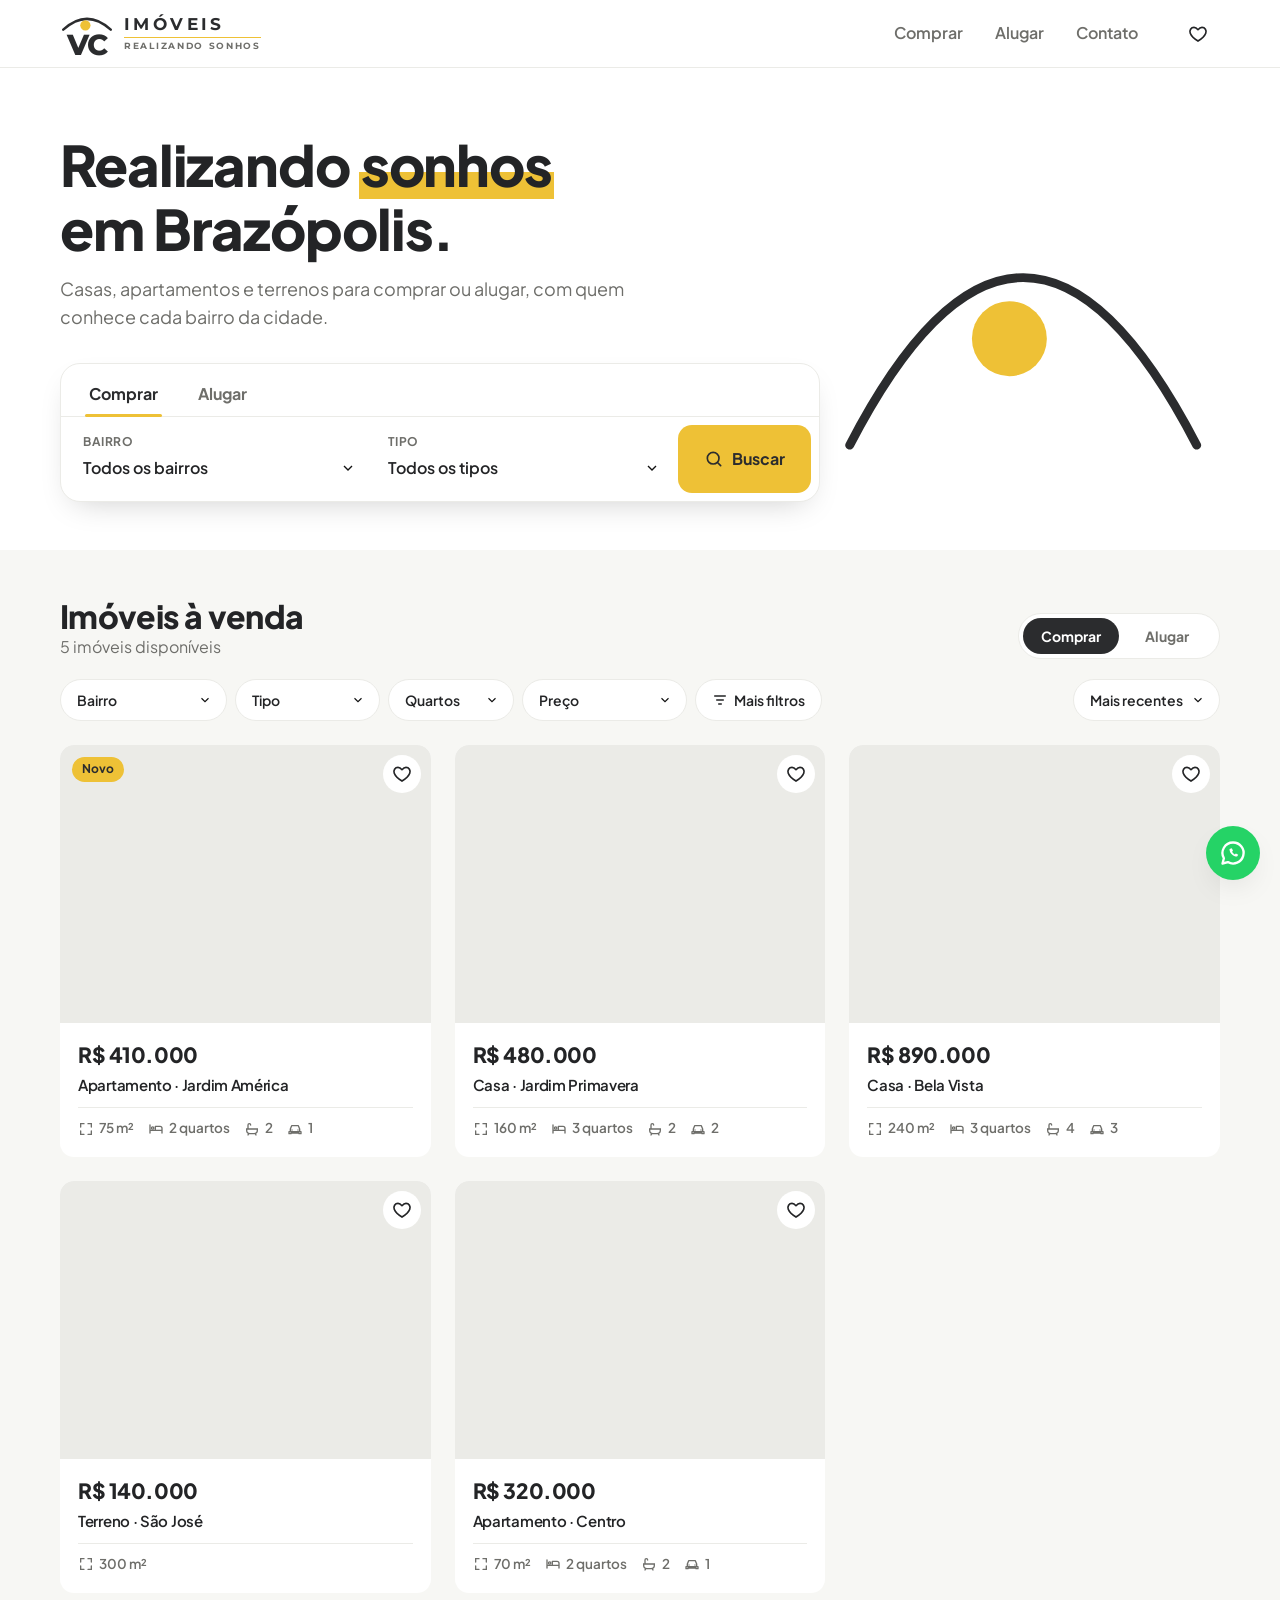
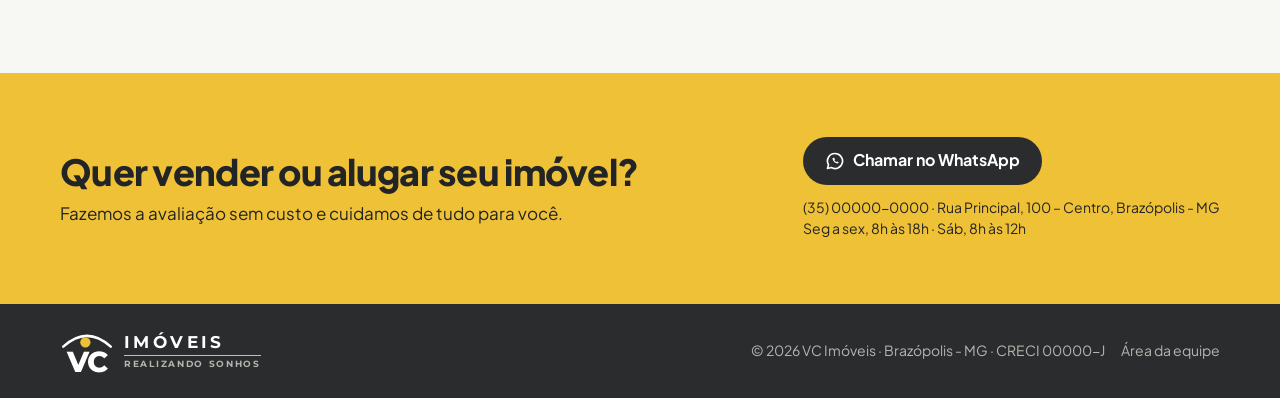
==== index.html @ b016f1e6 "Site da VC Imóveis com painel da equipe e gerador de contrato - Site público responsivo (comprar/alu" ====
<!doctype html>
<html lang="pt-BR">
<head>
  <meta charset="utf-8" />
  <meta name="viewport" content="width=device-width, initial-scale=1" />
  <title>VC Imóveis</title>
  <meta name="description" content="VC Imóveis: casas, apartamentos e terrenos para comprar ou alugar em Brazópolis - MG." />
  <link rel="preconnect" href="https://fonts.googleapis.com" />
  <link rel="preconnect" href="https://fonts.gstatic.com" crossorigin />
  <link href="https://fonts.googleapis.com/css2?family=Montserrat:wght@700;800&family=Plus+Jakarta+Sans:wght@400;500;600;700;800&display=swap" rel="stylesheet" />
  <link rel="stylesheet" href="css/styles.css" />
</head>
<body>
  <!-- Ícones SVG -->
  <svg width="0" height="0" style="position:absolute" aria-hidden="true">
    <symbol id="i-search" viewBox="0 0 24 24"><circle cx="11" cy="11" r="7" fill="none" stroke="currentColor" stroke-width="2"/><path d="m20 20-3.5-3.5" stroke="currentColor" stroke-width="2" stroke-linecap="round"/></symbol>
    <symbol id="i-heart" viewBox="0 0 24 24"><path d="M12 20.5s-7.5-4.6-9.3-9.4C1.4 7.6 3.6 4 7.2 4c2 0 3.4 1.1 4.8 2.8C13.4 5.1 14.8 4 16.8 4c3.6 0 5.8 3.6 4.5 7.1-1.8 4.8-9.3 9.4-9.3 9.4Z" fill="currentColor"/></symbol>
    <symbol id="i-heart-o" viewBox="0 0 24 24"><path d="M12 20.5s-7.5-4.6-9.3-9.4C1.4 7.6 3.6 4 7.2 4c2 0 3.4 1.1 4.8 2.8C13.4 5.1 14.8 4 16.8 4c3.6 0 5.8 3.6 4.5 7.1-1.8 4.8-9.3 9.4-9.3 9.4Z" fill="none" stroke="currentColor" stroke-width="2" stroke-linejoin="round"/></symbol>
    <symbol id="i-pin" viewBox="0 0 24 24"><path d="M12 21s-7-6.2-7-11.5A7 7 0 0 1 19 9.5C19 14.8 12 21 12 21Z" fill="none" stroke="currentColor" stroke-width="2"/><circle cx="12" cy="9.5" r="2.5" fill="none" stroke="currentColor" stroke-width="2"/></symbol>
    <symbol id="i-area" viewBox="0 0 24 24"><path d="M4 9V4h5M20 9V4h-5M4 15v5h5M20 15v5h-5" fill="none" stroke="currentColor" stroke-width="2" stroke-linecap="round"/></symbol>
    <symbol id="i-bed" viewBox="0 0 24 24"><path d="M3 18V6M3 14h18v4M21 14v-3a3 3 0 0 0-3-3h-7v6" fill="none" stroke="currentColor" stroke-width="2" stroke-linecap="round" stroke-linejoin="round"/><circle cx="7" cy="10.5" r="1.8" fill="none" stroke="currentColor" stroke-width="2"/></symbol>
    <symbol id="i-bath" viewBox="0 0 24 24"><path d="M4 12h16v2a5 5 0 0 1-5 5H9a5 5 0 0 1-5-5v-2ZM6 12V6a2 2 0 0 1 4 0M7 19l-1 2M17 19l1 2" fill="none" stroke="currentColor" stroke-width="2" stroke-linecap="round"/></symbol>
    <symbol id="i-car" viewBox="0 0 24 24"><path d="M5 16V12l2-5h10l2 5v4M3 16h18v3h-3v-1H6v1H3z" fill="none" stroke="currentColor" stroke-width="2" stroke-linejoin="round"/><circle cx="7.5" cy="13.5" r="1" fill="currentColor"/><circle cx="16.5" cy="13.5" r="1" fill="currentColor"/></symbol>
    <symbol id="i-close" viewBox="0 0 24 24"><path d="M6 6l12 12M18 6 6 18" stroke="currentColor" stroke-width="2" stroke-linecap="round"/></symbol>
    <symbol id="i-filter" viewBox="0 0 24 24"><path d="M4 6h16M7 12h10M10 18h4" stroke="currentColor" stroke-width="2" stroke-linecap="round"/></symbol>
    <symbol id="i-left" viewBox="0 0 24 24"><path d="m15 5-7 7 7 7" fill="none" stroke="currentColor" stroke-width="2" stroke-linecap="round" stroke-linejoin="round"/></symbol>
    <symbol id="i-right" viewBox="0 0 24 24"><path d="m9 5 7 7-7 7" fill="none" stroke="currentColor" stroke-width="2" stroke-linecap="round" stroke-linejoin="round"/></symbol>
    <symbol id="i-check" viewBox="0 0 24 24"><path d="m5 12 5 5 9-10" fill="none" stroke="currentColor" stroke-width="2.4" stroke-linecap="round" stroke-linejoin="round"/></symbol>
    <symbol id="i-menu" viewBox="0 0 24 24"><path d="M4 7h16M4 12h16M4 17h16" stroke="currentColor" stroke-width="2" stroke-linecap="round"/></symbol>
    <symbol id="i-whats" viewBox="0 0 24 24"><path d="M12 3a9 9 0 0 0-7.8 13.5L3 21l4.6-1.2A9 9 0 1 0 12 3Z" fill="none" stroke="currentColor" stroke-width="2" stroke-linejoin="round"/><path d="M9 8.5c0 3.5 3 6.5 6.5 6.5l1-1.5-2-1-1 .8a5 5 0 0 1-2.3-2.3l.8-1-1-2L9 8.5Z" fill="currentColor"/></symbol>
    <symbol id="logo-mark" viewBox="0 0 100 84">
      <path d="M6 34 Q50 -6 94 34" fill="none" stroke="currentColor" stroke-width="4.5" stroke-linecap="round"/>
      <circle cx="47" cy="26" r="9.5" style="fill: var(--gold)"/>
      <text x="50" y="81" text-anchor="middle" font-family="Montserrat, 'Plus Jakarta Sans', sans-serif" font-weight="800" font-size="54" letter-spacing="-2" fill="currentColor">VC</text>
    </symbol>
  </svg>

  <header class="header" id="topo">
    <div class="container header__inner">
      <a href="#topo" class="logo" aria-label="VC Imóveis — início">
        <svg class="logo__mark" aria-hidden="true"><use href="#logo-mark"/></svg>
        <span class="logo__words"><span class="logo__name">IMÓVEIS</span><span class="logo__tag">Realizando sonhos</span></span>
      </a>
      <nav class="nav" id="nav" aria-label="Principal">
        <a href="#imoveis" data-set-mode="comprar">Comprar</a>
        <a href="#imoveis" data-set-mode="alugar">Alugar</a>
        <a href="#contato">Contato</a>
      </nav>
      <div class="header__actions">
        <button class="icon-btn" id="openFavs" aria-label="Abrir favoritos">
          <svg><use href="#i-heart-o"/></svg>
          <span class="badge-count" id="favCount" hidden>0</span>
        </button>
        <button class="icon-btn menu-btn" id="menuBtn" aria-label="Abrir menu" aria-expanded="false" aria-controls="nav">
          <svg><use href="#i-menu"/></svg>
        </button>
      </div>
    </div>
  </header>

  <main>
    <section class="hero">
      <div class="container hero__inner">
        <svg class="hero__art" viewBox="0 0 400 300" aria-hidden="true">
          <path d="M24 280 Q200 -60 376 280" fill="none" stroke="currentColor" stroke-width="9" stroke-linecap="round"/>
          <circle cx="186" cy="172" r="38" style="fill: var(--gold)"/>
        </svg>
        <h1>Realizando <mark>sonhos</mark> em Brazópolis.</h1>
        <p>Casas, apartamentos e terrenos para comprar ou alugar, com quem conhece cada bairro da cidade.</p>

        <form class="search" id="heroSearch" role="search">
          <div class="search__tabs" role="tablist" aria-label="Tipo de negócio">
            <button type="button" role="tab" class="tab" data-mode="comprar">Comprar</button>
            <button type="button" role="tab" class="tab" data-mode="alugar">Alugar</button>
          </div>
          <div class="search__fields">
            <label class="field">
              <span class="field__label">Bairro</span>
              <select id="heroHood"><option value="">Todos os bairros</option></select>
            </label>
            <label class="field">
              <span class="field__label">Tipo</span>
              <select id="heroType"><option value="">Todos os tipos</option></select>
            </label>
            <button class="btn btn--primary search__submit" type="submit">
              <svg><use href="#i-search"/></svg><span>Buscar</span>
            </button>
          </div>
        </form>
      </div>
    </section>

    <section class="listings" id="imoveis">
      <div class="container">
        <div class="results__head">
          <div>
            <h2 id="resultsTitle">Imóveis à venda</h2>
            <p class="muted" id="resultsCount" aria-live="polite"></p>
          </div>
          <div class="segmented" role="radiogroup" aria-label="Negócio">
            <button type="button" data-mode="comprar" role="radio">Comprar</button>
            <button type="button" data-mode="alugar" role="radio">Alugar</button>
          </div>
        </div>

        <div class="filterbar">
          <label class="select"><span class="sr-only">Bairro</span><select id="fHood"><option value="">Bairro</option></select></label>
          <label class="select"><span class="sr-only">Tipo</span><select id="fType"><option value="">Tipo</option></select></label>
          <label class="select"><span class="sr-only">Quartos</span>
            <select id="fBeds">
              <option value="0">Quartos</option><option value="1">1+ quarto</option><option value="2">2+ quartos</option><option value="3">3+ quartos</option>
            </select>
          </label>
          <label class="select"><span class="sr-only">Preço</span><select id="fPrice"></select></label>
          <button class="pill-btn" id="moreBtn" type="button" aria-expanded="false" aria-controls="more">
            <svg><use href="#i-filter"/></svg> Mais filtros <span class="dot" id="moreDot" hidden></span>
          </button>
          <label class="select select--sort"><span class="sr-only">Ordenar</span>
            <select id="sort">
              <option value="recent">Mais recentes</option>
              <option value="price-asc">Menor preço</option>
              <option value="price-desc">Maior preço</option>
            </select>
          </label>
        </div>

        <div class="more" id="more" hidden>
          <div class="more__group">
            <span class="more__title">Vagas</span>
            <div class="pills" id="fParking"></div>
          </div>
          <div class="more__group">
            <span class="more__title">Comodidades</span>
            <div class="chips" id="fAmenities"></div>
          </div>
        </div>

        <div class="clear-row" id="clearRow" hidden>
          <button class="link-btn" id="clearFilters" type="button">Limpar filtros</button>
        </div>

        <div class="grid" id="grid"></div>

        <div class="empty" id="empty" hidden>
          <h3>Nenhum imóvel com esses filtros</h3>
          <p class="muted">Tente outro bairro ou remova algum filtro.</p>
          <button class="btn btn--primary" id="emptyClear">Limpar filtros</button>
        </div>
      </div>
    </section>

    <section class="contact" id="contato">
      <div class="container contact__inner">
        <div>
          <h2>Quer vender ou alugar seu imóvel?</h2>
          <p>Fazemos a avaliação sem custo e cuidamos de tudo para você.</p>
        </div>
        <div class="contact__info">
          <a class="btn btn--dark" target="_blank" rel="noopener" href="https://wa.me/5535000000000?text=Ol%C3%A1!%20Vim%20pelo%20site.">
            <svg><use href="#i-whats"/></svg> Chamar no WhatsApp
          </a>
          <p>(35) 00000-0000 · Rua Principal, 100 – Centro, Brazópolis - MG<br />Seg a sex, 8h às 18h · Sáb, 8h às 12h</p>
        </div>
      </div>
    </section>
  </main>

  <footer class="footer">
    <div class="container footer__inner">
      <a href="#topo" class="logo logo--light" aria-label="VC Imóveis — voltar ao topo">
        <svg class="logo__mark" aria-hidden="true"><use href="#logo-mark"/></svg>
        <span class="logo__words"><span class="logo__name">IMÓVEIS</span><span class="logo__tag">Realizando sonhos</span></span>
      </a>
      <div class="footer__links">
        <span>© <span id="year"></span> VC Imóveis · Brazópolis - MG · CRECI 00000-J</span>
        <a href="admin.html">Área da equipe</a>
      </div>
    </div>
  </footer>

  <div class="modal" id="modal" role="dialog" aria-modal="true" aria-labelledby="mTitle" hidden>
    <div class="modal__backdrop" data-close></div>
    <div class="modal__panel" tabindex="-1">
      <button class="icon-btn modal__close" data-close aria-label="Fechar"><svg><use href="#i-close"/></svg></button>
      <div class="modal__content" id="modalContent"></div>
    </div>
  </div>

  <div class="drawer" id="favDrawer" role="dialog" aria-modal="true" aria-labelledby="favTitle" hidden>
    <div class="drawer__backdrop" data-close></div>
    <div class="drawer__panel">
      <div class="drawer__head">
        <h2 id="favTitle">Favoritos</h2>
        <button class="icon-btn" data-close aria-label="Fechar"><svg><use href="#i-close"/></svg></button>
      </div>
      <div class="drawer__body" id="favList"></div>
    </div>
  </div>

  <div class="toast" id="toast" role="status" aria-live="polite"></div>

  <a class="whats-float" href="https://wa.me/5535000000000?text=Ol%C3%A1!%20Vim%20pelo%20site." target="_blank" rel="noopener" aria-label="Conversar no WhatsApp">
    <svg><use href="#i-whats"/></svg>
  </a>

  <script src="https://cdn.jsdelivr.net/npm/@supabase/supabase-js@2.45.4/dist/umd/supabase.min.js"></script>
  <script src="js/config.js"></script>
  <script src="js/data.js"></script>
  <script src="js/store.js"></script>
  <script src="js/app.js"></script>
</body>
</html>
---- css/styles.css ----
/* Visual único da marca VC Imóveis: branco, grafite e dourado (cores da logo). Layout em uma coluna. */
:root {
  --gold: #eec136;
  --yellow: var(--gold);
  --yellow-600: #ddb027;
  --yellow-100: #fbf3da;
  --black: #2b2c2e;
  --ink: #232426;
  --muted: #6e6e6a;
  --line: #ebebe7;
  --soft: #f7f7f4;
  --white: #ffffff;
  --overlay: rgba(0, 0, 0, .55);

  --radius: 14px;
  --radius-lg: 20px;
  --shadow: 0 12px 32px -14px rgba(0, 0, 0, .22);
  --header-h: 68px;
  --font-logo: "Montserrat", "Plus Jakarta Sans", system-ui, sans-serif;
  --font: "Plus Jakarta Sans", system-ui, -apple-system, "Segoe UI", Roboto, sans-serif;
  --ease: cubic-bezier(.2, .8, .2, 1);
  color-scheme: light;
}

*, *::before, *::after { box-sizing: border-box; }
html { scroll-behavior: smooth; scroll-padding-top: calc(var(--header-h) + 8px); }
body { margin: 0; font-family: var(--font); color: var(--ink); background: var(--white); line-height: 1.55; -webkit-font-smoothing: antialiased; }
body.no-scroll { overflow: hidden; }
[hidden] { display: none !important; }
img { max-width: 100%; display: block; }
a { color: inherit; text-decoration: none; }
button, input, select { font: inherit; color: inherit; }
button { cursor: pointer; background: none; border: 0; padding: 0; }
h1, h2, h3 { margin: 0; line-height: 1.15; letter-spacing: -.02em; text-wrap: balance; }
p { margin: 0; }
svg { width: 20px; height: 20px; flex-shrink: 0; }
:focus-visible { outline: 3px solid var(--yellow); outline-offset: 2px; border-radius: 6px; }
.sr-only { position: absolute; width: 1px; height: 1px; overflow: hidden; clip: rect(0 0 0 0); white-space: nowrap; }
.container { width: min(1160px, 100% - 32px); margin-inline: auto; }
.muted { color: var(--muted); }

/* Botões */
.btn { display: inline-flex; align-items: center; justify-content: center; gap: 8px; height: 48px; padding: 0 22px; border-radius: 999px; font-weight: 700; white-space: nowrap; transition: background .2s, transform .15s; }
.btn:active { transform: scale(.97); }
.btn--block { width: 100%; }
.btn--primary { background: var(--yellow); color: var(--black); }
.btn--primary:hover { background: var(--yellow-600); }
.btn--dark { background: var(--black); color: var(--white); }
.btn--dark:hover { background: #2b2b2b; }
.btn--outline { border: 1.5px solid var(--line); background: var(--white); }
.btn--outline:hover { border-color: var(--black); }
.icon-btn { position: relative; width: 44px; height: 44px; border-radius: 50%; display: inline-grid; place-items: center; transition: background .2s; }
.icon-btn:hover { background: var(--soft); }
.link-btn { font-weight: 600; text-decoration: underline; text-underline-offset: 3px; font-size: 14px; }
.badge-count { position: absolute; top: 3px; right: 1px; min-width: 18px; height: 18px; padding: 0 5px; background: var(--yellow); color: var(--black); border-radius: 999px; font-size: 11px; font-weight: 800; display: grid; place-items: center; }

/* Header */
.header { position: sticky; top: env(safe-area-inset-top, 0px); z-index: 50; height: var(--header-h); background: var(--white); border-bottom: 1px solid var(--line); }
.header__inner { height: 100%; display: flex; align-items: center; gap: 24px; }
.logo { display: inline-flex; align-items: center; gap: 10px; color: var(--black); }
.logo__mark { width: 54px; height: 46px; }
.logo__words { display: flex; flex-direction: column; font-family: var(--font-logo); line-height: 1; }
.logo__name { font-size: 17px; font-weight: 700; letter-spacing: .2em; }
.logo__tag { margin-top: 4px; padding-top: 4px; border-top: 1px solid var(--gold); font-size: 8.5px; font-weight: 700; letter-spacing: .2em; text-transform: uppercase; color: var(--muted); }
.logo--light { color: var(--white); }
.logo--light .logo__tag { color: #b5b5b0; }
.nav { display: flex; gap: 4px; margin-left: auto; }
.nav a { padding: 8px 14px; border-radius: 999px; font-weight: 600; color: var(--muted); transition: color .15s, background .15s; }
.nav a:hover { color: var(--black); background: var(--soft); }
.header__actions { display: flex; align-items: center; gap: 4px; }
.menu-btn { display: none; }

/* Hero */
.hero { padding: 64px 0 48px; background: var(--white); overflow: hidden; }
.hero__inner { position: relative; }
.hero__art { position: absolute; right: 0; top: 50%; transform: translateY(-50%); width: min(400px, 34%); height: auto; color: var(--black); pointer-events: none; }
.hero h1 { font-size: clamp(34px, 5vw, 56px); font-weight: 800; max-width: 14ch; }
.hero h1 mark { background: linear-gradient(transparent 62%, var(--yellow) 62%); color: inherit; padding: 0 2px; }
.hero p { margin-top: 14px; font-size: 18px; color: var(--muted); max-width: 46ch; }

.search { margin-top: 32px; max-width: 760px; border: 1.5px solid var(--line); border-radius: var(--radius-lg); background: var(--white); box-shadow: var(--shadow); }
.search__tabs { display: flex; gap: 4px; padding: 8px 10px 0; border-bottom: 1px solid var(--line); }
.tab { padding: 10px 18px; font-weight: 700; color: var(--muted); position: relative; }
.tab.is-active { color: var(--black); }
.tab.is-active::after { content: ""; position: absolute; left: 14px; right: 14px; bottom: -1px; height: 3px; border-radius: 3px; background: var(--yellow); }
.search__fields { display: grid; grid-template-columns: 1fr 1fr auto; padding: 8px; gap: 4px; }
.field { display: flex; flex-direction: column; padding: 8px 14px; border-radius: 12px; min-width: 0; transition: background .15s; }
.field:hover, .field:focus-within { background: var(--soft); }
.field__label { font-size: 12px; font-weight: 700; letter-spacing: .05em; text-transform: uppercase; color: var(--muted); }
.field select { border: 0; background: transparent url("data:image/svg+xml,%3Csvg xmlns='http://www.w3.org/2000/svg' viewBox='0 0 24 24'%3E%3Cpath d='m6 9 6 6 6-6' fill='none' stroke='%23111' stroke-width='2'/%3E%3C/svg%3E") right center/16px no-repeat; padding: 4px 22px 4px 0; font-weight: 600; font-size: 16px; appearance: none; outline: none; cursor: pointer; width: 100%; }
.search__submit { height: auto; min-height: 54px; border-radius: 14px; padding: 0 26px; }

/* Listagem */
.listings { padding: 48px 0 80px; background: var(--soft); }
.results__head { display: flex; justify-content: space-between; align-items: flex-end; gap: 16px; flex-wrap: wrap; margin-bottom: 20px; }
.results__head h2 { font-size: clamp(24px, 3vw, 32px); font-weight: 800; }

.segmented { display: inline-grid; grid-template-columns: 1fr 1fr; background: var(--white); border: 1.5px solid var(--line); padding: 4px; border-radius: 999px; }
.segmented button { height: 36px; padding: 0 18px; border-radius: 999px; font-weight: 700; font-size: 14px; color: var(--muted); transition: background .15s, color .15s; }
.segmented button.is-active { background: var(--black); color: var(--white); }

.filterbar { display: flex; gap: 8px; flex-wrap: wrap; align-items: center; }
.select select, .pill-btn {
  height: 42px; border-radius: 999px; border: 1.5px solid var(--line); background: var(--white); font-weight: 600; font-size: 14px; transition: border-color .15s;
}
.select select { appearance: none; padding: 0 36px 0 16px; cursor: pointer; background: var(--white) url("data:image/svg+xml,%3Csvg xmlns='http://www.w3.org/2000/svg' viewBox='0 0 24 24'%3E%3Cpath d='m6 9 6 6 6-6' fill='none' stroke='%23111' stroke-width='2'/%3E%3C/svg%3E") right 14px center/14px no-repeat; }
.select select:hover, .pill-btn:hover { border-color: var(--black); }
.select select.is-set { border-color: var(--black); background-color: var(--yellow-100); }
.select--sort { margin-left: auto; }
.pill-btn { display: inline-flex; align-items: center; gap: 6px; padding: 0 16px; }
.pill-btn svg { width: 16px; height: 16px; }
.pill-btn[aria-expanded="true"] { border-color: var(--black); }
.dot { width: 8px; height: 8px; border-radius: 50%; background: var(--yellow); box-shadow: 0 0 0 2px var(--black); }

.more { margin-top: 12px; padding: 18px 20px; background: var(--white); border: 1.5px solid var(--line); border-radius: var(--radius); display: flex; gap: 32px; flex-wrap: wrap; }
.more__title { display: block; font-size: 13px; font-weight: 700; margin-bottom: 8px; }
.pills { display: flex; gap: 6px; }
.pills button, .chips button { height: 36px; padding: 0 14px; border-radius: 999px; border: 1.5px solid var(--line); font-weight: 600; font-size: 14px; transition: all .15s; }
.pills button:hover, .chips button:hover { border-color: var(--black); }
.pills button.is-active, .chips button.is-active { background: var(--black); border-color: var(--black); color: var(--white); }
.chips { display: flex; gap: 6px; flex-wrap: wrap; }
.clear-row { margin-top: 12px; }

.grid { margin-top: 24px; display: grid; grid-template-columns: repeat(auto-fill, minmax(280px, 1fr)); gap: 24px; }

.card { background: var(--white); border-radius: var(--radius); overflow: hidden; cursor: pointer; transition: transform .25s var(--ease), box-shadow .25s; animation: fadeUp .35s var(--ease) backwards; }
.card:hover { transform: translateY(-3px); box-shadow: var(--shadow); }
@keyframes fadeUp { from { opacity: 0; transform: translateY(10px); } }
.card__media { position: relative; aspect-ratio: 4 / 3; background: var(--line); overflow: hidden; }
.card__media img { width: 100%; height: 100%; object-fit: cover; transition: transform .6s var(--ease); }
.card:hover .card__media img { transform: scale(1.04); }
.badge { position: absolute; top: 12px; left: 12px; padding: 3px 10px; border-radius: 999px; font-size: 12px; font-weight: 700; background: var(--yellow); color: var(--black); }
.badge--dark { background: var(--black); color: var(--white); }
.fav-btn { position: absolute; top: 10px; right: 10px; width: 38px; height: 38px; border-radius: 50%; background: var(--white); display: grid; place-items: center; transition: transform .15s; }
.fav-btn:hover { transform: scale(1.1); }
.fav-btn.is-fav { color: #e11d48; }
.card__body { padding: 16px 18px 18px; display: grid; gap: 4px; }
.card__price { font-size: 21px; font-weight: 800; letter-spacing: -.02em; }
.card__price small { font-size: 14px; font-weight: 600; color: var(--muted); }
.card__sub { font-size: 13px; color: var(--muted); }
.card__title { font-size: 15px; font-weight: 600; }
.specs { display: flex; gap: 14px; flex-wrap: wrap; margin-top: 10px; padding-top: 10px; border-top: 1px solid var(--line); }
.spec { display: inline-flex; align-items: center; gap: 5px; font-size: 13.5px; font-weight: 600; color: var(--muted); }
.spec svg { width: 16px; height: 16px; }

.empty { margin-top: 24px; text-align: center; padding: 56px 20px; background: var(--white); border-radius: var(--radius); display: grid; gap: 8px; justify-items: center; }
.empty h3 { font-size: 20px; }
.empty .btn { margin-top: 10px; }

/* Contato */
.contact { background: var(--yellow); padding: 64px 0; }
.contact__inner { display: flex; justify-content: space-between; align-items: center; gap: 32px; flex-wrap: wrap; }
.contact h2 { font-size: clamp(26px, 3.5vw, 36px); font-weight: 800; }
.contact__inner > div:first-child p { margin-top: 8px; font-size: 17px; }
.contact__info { display: grid; gap: 12px; justify-items: start; }
.contact__info p { font-size: 14px; }

.footer { background: var(--black); color: #b5b5b0; padding: 24px 0; font-size: 14px; }
.footer__inner { display: flex; justify-content: space-between; align-items: center; gap: 16px; flex-wrap: wrap; }
.footer a:hover { color: var(--yellow); }
.footer__links { display: flex; gap: 16px; align-items: center; flex-wrap: wrap; }

/* Modal */
.modal, .drawer { position: fixed; inset: 0; z-index: 80; }
.modal__backdrop, .drawer__backdrop { position: absolute; inset: 0; background: var(--overlay); animation: fade .2s; }
@keyframes fade { from { opacity: 0; } }
.modal__panel { position: relative; width: min(980px, 100% - 32px); max-height: calc(100vh - 48px); margin: 24px auto; background: var(--white); border-radius: var(--radius-lg); overflow: hidden; display: flex; flex-direction: column; outline: none; animation: pop .25s var(--ease); }
@keyframes pop { from { opacity: 0; transform: translateY(16px); } }
.modal__content { overflow-y: auto; overscroll-behavior: contain; }
.modal__close { position: absolute; top: 12px; right: 12px; z-index: 3; background: var(--white); box-shadow: var(--shadow); }

.gallery__main { position: relative; aspect-ratio: 16 / 8; background: var(--black); }
.gallery__main img { width: 100%; height: 100%; object-fit: cover; }
.gallery__main video { width: 100%; height: 100%; object-fit: contain; background: var(--black); display: block; }
.gallery__nav { position: absolute; top: 50%; transform: translateY(-50%); width: 42px; height: 42px; border-radius: 50%; background: var(--white); display: grid; place-items: center; }
.gallery__nav--prev { left: 14px; }
.gallery__nav--next { right: 14px; }
.gallery__counter { position: absolute; bottom: 12px; right: 14px; background: var(--overlay); color: var(--white); font-size: 13px; font-weight: 700; padding: 3px 10px; border-radius: 999px; }

.detail { display: grid; grid-template-columns: minmax(0, 1fr) 320px; gap: 36px; padding: 28px 32px 36px; }
.detail__tag { font-size: 13px; font-weight: 700; color: var(--muted); text-transform: uppercase; letter-spacing: .05em; }
.detail h2 { font-size: clamp(24px, 3vw, 30px); font-weight: 800; margin: 6px 0 4px; }
.detail .specs { border: 0; padding: 0; margin: 18px 0 0; gap: 20px; }
.detail .spec { font-size: 15px; color: var(--ink); }
.detail h3 { font-size: 17px; margin: 28px 0 8px; }
.detail__desc { color: var(--muted); font-size: 16px; max-width: 60ch; }
.amen { display: flex; flex-wrap: wrap; gap: 8px; }
.amen span { padding: 6px 12px; background: var(--soft); border-radius: 999px; font-size: 14px; font-weight: 600; }
.map-link { display: inline-flex; align-items: center; gap: 6px; margin-top: 24px; font-weight: 600; text-decoration: underline; text-underline-offset: 3px; }

.side { align-self: start; display: grid; grid-template-columns: minmax(0, 1fr); gap: 14px; }
.price-box { padding: 20px; border-radius: var(--radius); background: var(--soft); }
.price-box .big { font-size: 28px; font-weight: 800; letter-spacing: -.02em; }
.price-box .big small { font-size: 15px; color: var(--muted); font-weight: 600; }
.lines { list-style: none; margin: 12px 0 0; padding: 12px 0 0; border-top: 1px solid var(--line); display: grid; gap: 6px; font-size: 14px; }
.lines li { display: flex; justify-content: space-between; color: var(--muted); font-variant-numeric: tabular-nums; }
.lines li.total { color: var(--ink); font-weight: 700; }

.visit h4 { margin: 4px 0 10px; font-size: 15px; }
.days { display: flex; gap: 6px; overflow-x: auto; padding-bottom: 4px; margin-bottom: 8px; scrollbar-width: none; }
.days button { flex: 0 0 54px; padding: 6px 0; border-radius: 12px; border: 1.5px solid var(--line); display: grid; font-size: 12px; font-weight: 600; color: var(--muted); }
.days button strong { font-size: 17px; color: var(--ink); }
.days button.is-active { background: var(--black); border-color: var(--black); color: var(--yellow); }
.days button.is-active strong { color: var(--white); }
.times { display: grid; grid-template-columns: repeat(3, 1fr); gap: 6px; margin-bottom: 10px; }
.times button { height: 36px; border-radius: 10px; border: 1.5px solid var(--line); font-size: 13px; font-weight: 700; }
.times button.is-active { background: var(--yellow); border-color: var(--yellow); }
.visit-form { display: grid; gap: 8px; }
.input { width: 100%; height: 46px; padding: 0 14px; border-radius: 12px; border: 1.5px solid var(--line); background: var(--white); }
.input:focus { outline: none; border-color: var(--black); }

/* Favoritos */
.drawer__panel { position: absolute; right: 0; top: 0; bottom: 0; width: min(400px, 100%); background: var(--white); display: flex; flex-direction: column; animation: slideIn .3s var(--ease); }
@keyframes slideIn { from { transform: translateX(100%); } }
.drawer__head { display: flex; justify-content: space-between; align-items: center; padding: 16px 20px; border-bottom: 1px solid var(--line); }
.drawer__head h2 { font-size: 19px; }
.drawer__body { padding: 16px 20px; overflow-y: auto; display: grid; gap: 10px; align-content: start; }
.fav-item { display: grid; grid-template-columns: 84px 1fr auto; gap: 12px; align-items: center; padding: 8px; border-radius: 12px; border: 1px solid var(--line); cursor: pointer; }
.fav-item:hover { border-color: var(--black); }
.fav-item img { width: 84px; height: 64px; object-fit: cover; border-radius: 8px; }
.fav-item strong { display: block; }
.fav-item span { font-size: 13px; color: var(--muted); }
.fav-empty { text-align: center; color: var(--muted); padding: 40px 10px; }

/* Toast / WhatsApp */
.toast { position: fixed; left: 50%; bottom: 24px; transform: translate(-50%, calc(100% + 40px)); visibility: hidden; z-index: 100; background: var(--black); color: var(--white); padding: 12px 18px; border-radius: 12px; font-weight: 600; transition: transform .3s var(--ease), visibility .3s; max-width: calc(100% - 32px); }
.toast.is-visible { transform: translate(-50%, 0); visibility: visible; }
.whats-float { position: fixed; right: 20px; bottom: 20px; z-index: 40; width: 54px; height: 54px; border-radius: 50%; background: #25d366; color: var(--white); display: grid; place-items: center; box-shadow: var(--shadow); }
.whats-float svg { width: 28px; height: 28px; }

img.is-broken { opacity: 0; }

/* Responsivo */
@media (max-width: 1040px) {
  .hero__art { display: none; }
}
@media (max-width: 900px) {
  .detail { grid-template-columns: minmax(0, 1fr); }
}
@media (max-width: 760px) {
  .menu-btn { display: inline-grid; }
  .header__actions { margin-left: auto; }
  .nav { position: absolute; top: var(--header-h); left: 0; right: 0; flex-direction: column; background: var(--white); padding: 8px 16px 16px; border-bottom: 1px solid var(--line); box-shadow: var(--shadow); display: none; }
  .nav.is-open { display: flex; }
  .nav a { padding: 12px; font-size: 17px; }

  .hero { padding: 40px 0 32px; }
  .hero__art { display: none; }
  .search__fields { grid-template-columns: 1fr 1fr; }
  .search__submit { grid-column: 1 / -1; min-height: 50px; }

  .filterbar { flex-wrap: nowrap; overflow-x: auto; margin-inline: -16px; padding: 2px 16px 6px; scrollbar-width: none; }
  .filterbar > * { flex-shrink: 0; }
  .select--sort { margin-left: 0; }

  .gallery__main { aspect-ratio: 4 / 3; }
  .detail { padding: 20px 16px 28px; }
  .modal__panel { width: 100%; height: 100%; max-height: 100%; margin: 0; border-radius: 0; }
}

@media (prefers-reduced-motion: reduce) {
  *, *::before, *::after { animation-duration: .01ms !important; transition-duration: .01ms !important; scroll-behavior: auto !important; }
}
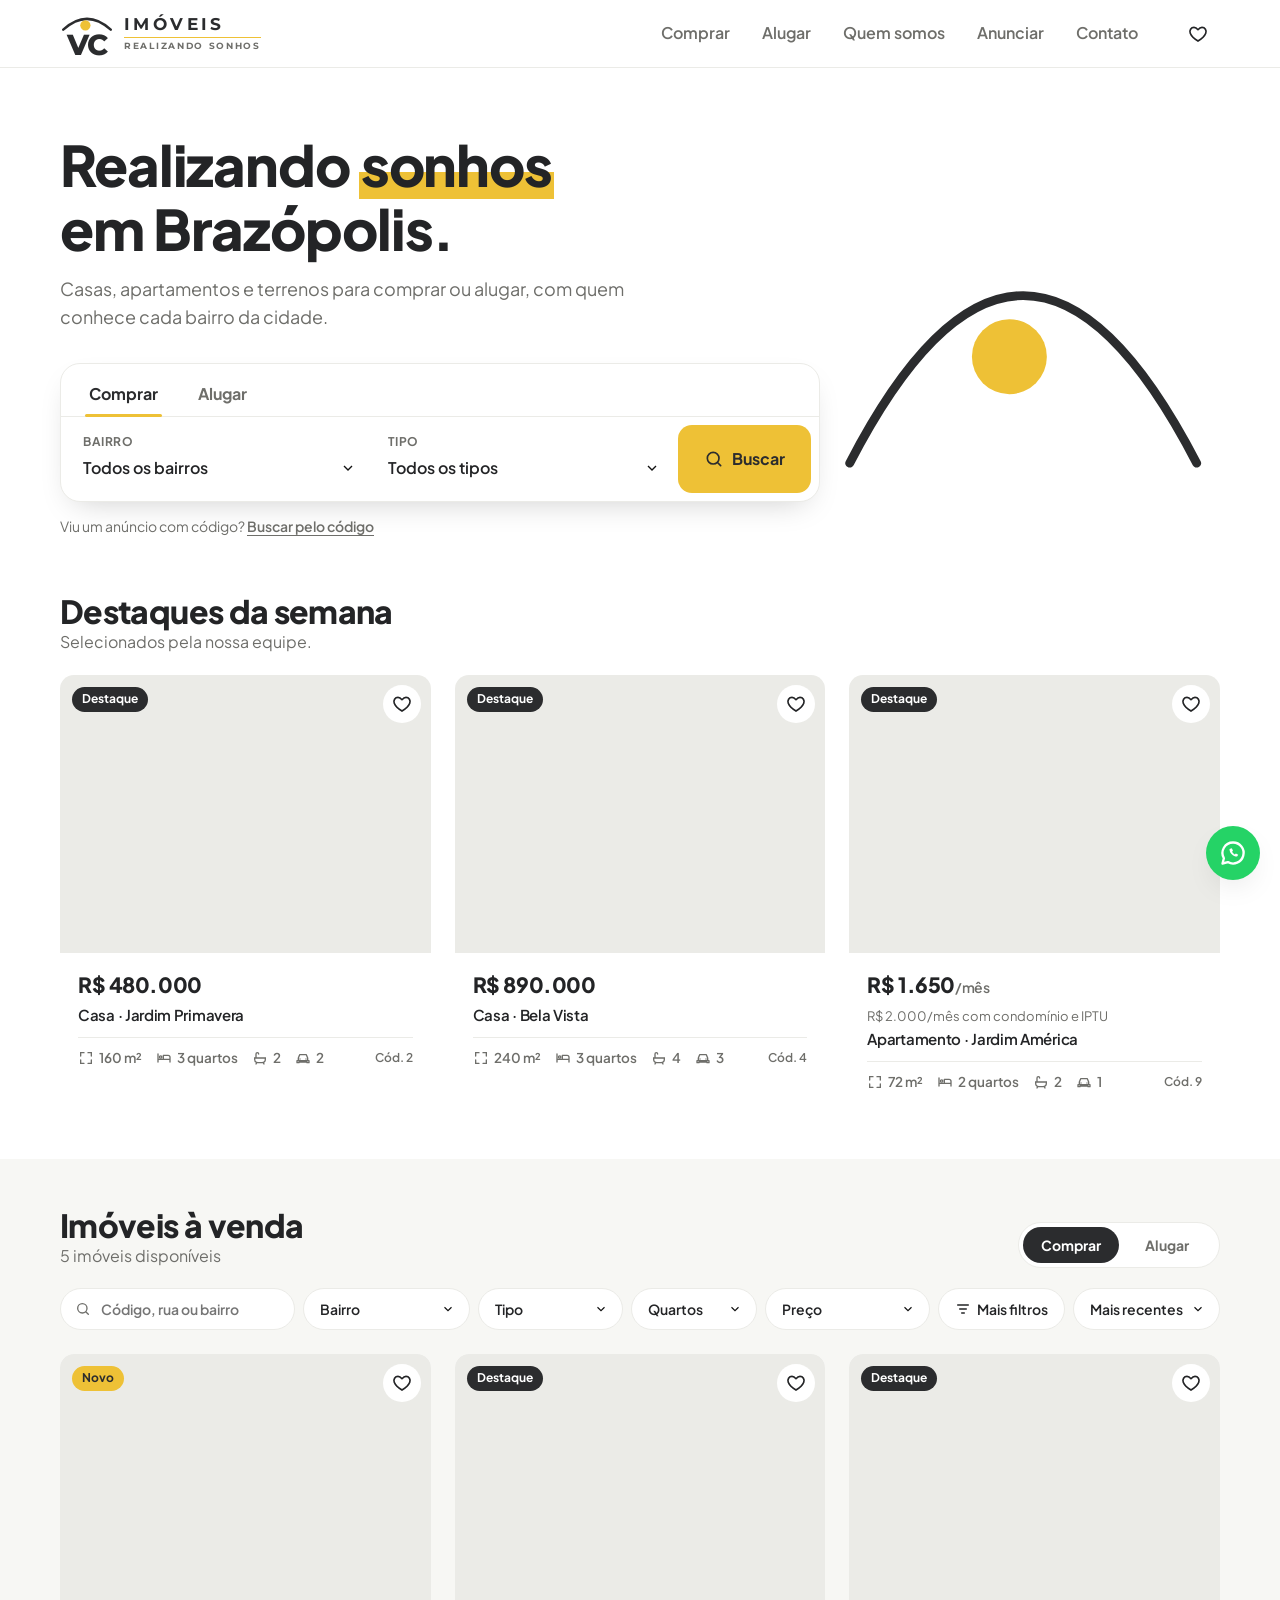
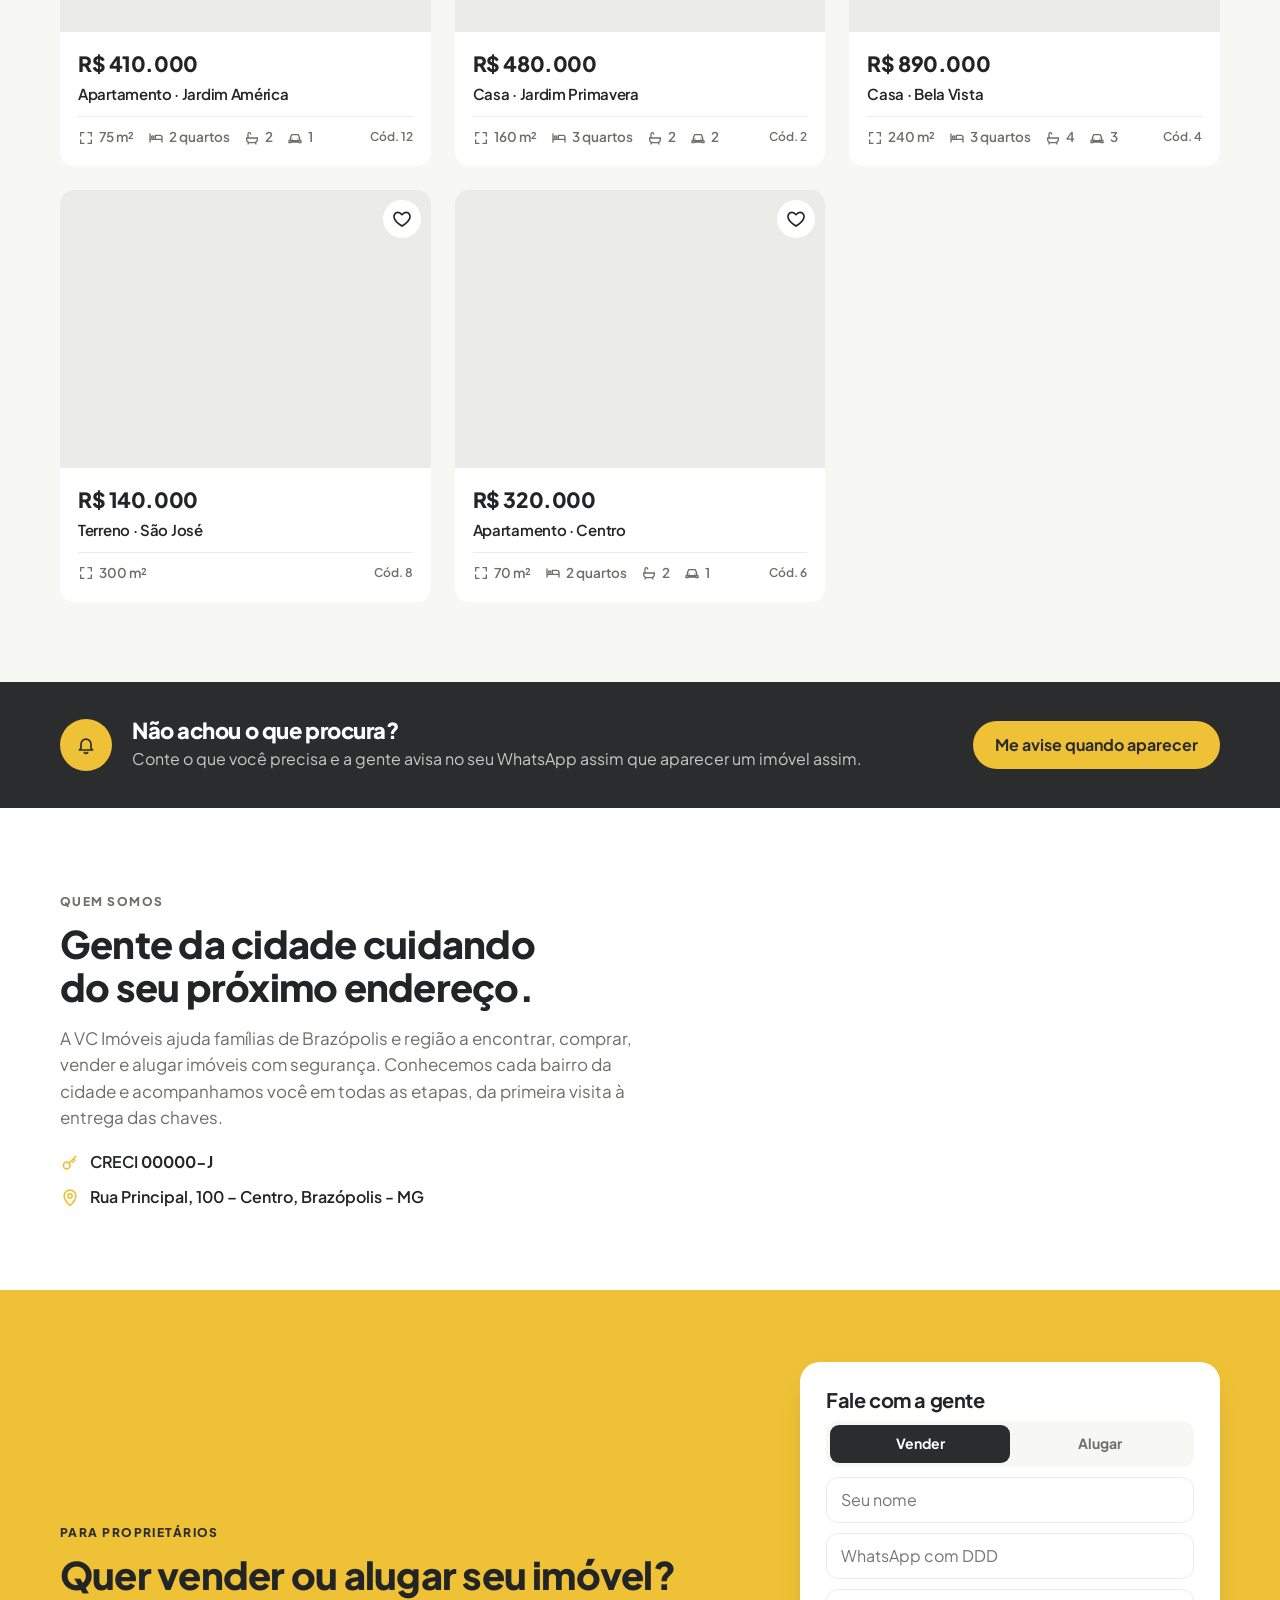
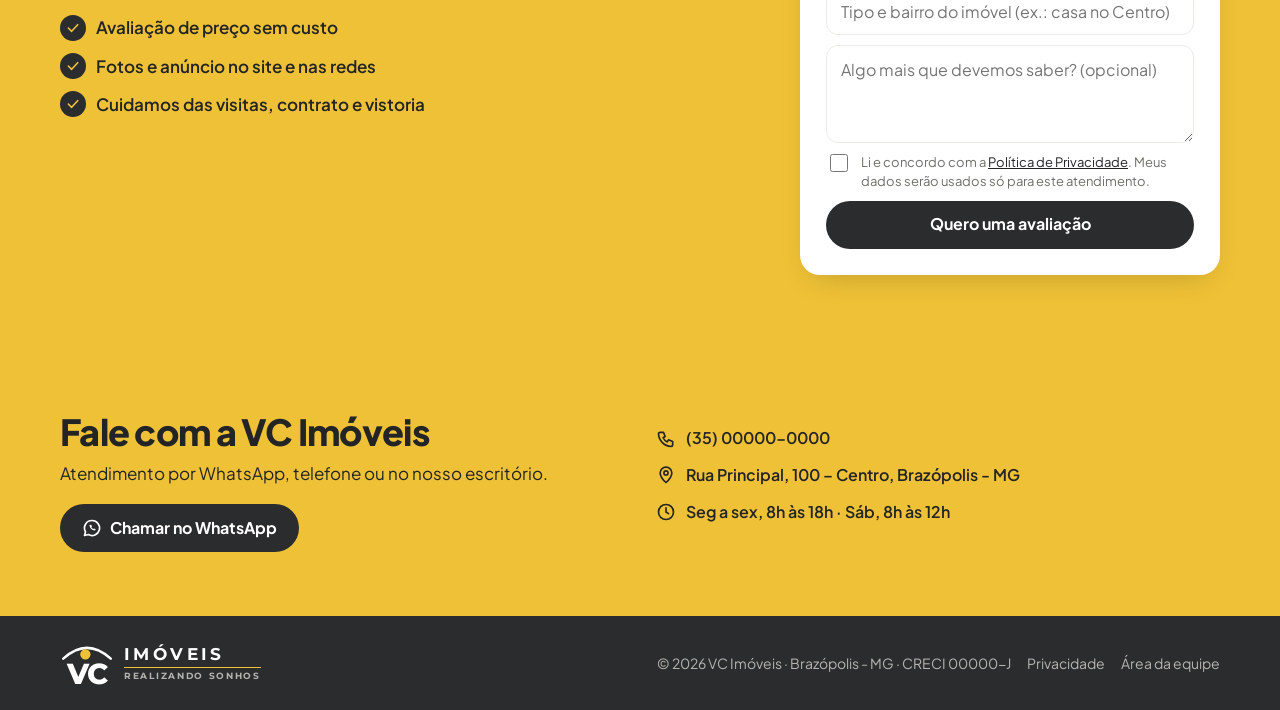
==== commit 1e055f7a: "Painel completo: clientes, locações, documentos, dados do site e página por imóvel Site público - Pá" ====
--- a/index.html
+++ b/index.html
@@ -3,15 +3,24 @@
 <head>
   <meta charset="utf-8" />
   <meta name="viewport" content="width=device-width, initial-scale=1" />
-  <title>VC Imóveis</title>
-  <meta name="description" content="VC Imóveis: casas, apartamentos e terrenos para comprar ou alugar em Brazópolis - MG." />
+  <title>VC Imóveis · Casas e apartamentos em Brazópolis - MG</title>
+  <meta name="description" content="VC Imóveis: casas, apartamentos e terrenos para comprar ou alugar em Brazópolis - MG. Veja fotos, valores e agende sua visita." />
+  <meta name="theme-color" content="#2b2c2e" />
+  <link rel="icon" href="/img/favicon.svg" type="image/svg+xml" />
+  <link rel="apple-touch-icon" href="/img/apple-touch-icon.png" />
+  <meta property="og:type" content="website" />
+  <meta property="og:site_name" content="VC Imóveis" />
+  <meta property="og:title" content="VC Imóveis · Realizando sonhos em Brazópolis" />
+  <meta property="og:description" content="Casas, apartamentos e terrenos para comprar ou alugar em Brazópolis - MG." />
+  <meta property="og:image" content="https://vc-imoveis.vercel.app/img/og-image.png" />
+  <meta name="twitter:card" content="summary_large_image" />
   <link rel="preconnect" href="https://fonts.googleapis.com" />
   <link rel="preconnect" href="https://fonts.gstatic.com" crossorigin />
   <link href="https://fonts.googleapis.com/css2?family=Montserrat:wght@700;800&family=Plus+Jakarta+Sans:wght@400;500;600;700;800&display=swap" rel="stylesheet" />
-  <link rel="stylesheet" href="css/styles.css" />
+  <link rel="stylesheet" href="/css/styles.css" />
 </head>
 <body>
-  <!-- Ícones SVG -->
+  <!-- SPRITE:START -->
   <svg width="0" height="0" style="position:absolute" aria-hidden="true">
     <symbol id="i-search" viewBox="0 0 24 24"><circle cx="11" cy="11" r="7" fill="none" stroke="currentColor" stroke-width="2"/><path d="m20 20-3.5-3.5" stroke="currentColor" stroke-width="2" stroke-linecap="round"/></symbol>
     <symbol id="i-heart" viewBox="0 0 24 24"><path d="M12 20.5s-7.5-4.6-9.3-9.4C1.4 7.6 3.6 4 7.2 4c2 0 3.4 1.1 4.8 2.8C13.4 5.1 14.8 4 16.8 4c3.6 0 5.8 3.6 4.5 7.1-1.8 4.8-9.3 9.4-9.3 9.4Z" fill="currentColor"/></symbol>
@@ -28,23 +37,36 @@
     <symbol id="i-check" viewBox="0 0 24 24"><path d="m5 12 5 5 9-10" fill="none" stroke="currentColor" stroke-width="2.4" stroke-linecap="round" stroke-linejoin="round"/></symbol>
     <symbol id="i-menu" viewBox="0 0 24 24"><path d="M4 7h16M4 12h16M4 17h16" stroke="currentColor" stroke-width="2" stroke-linecap="round"/></symbol>
     <symbol id="i-whats" viewBox="0 0 24 24"><path d="M12 3a9 9 0 0 0-7.8 13.5L3 21l4.6-1.2A9 9 0 1 0 12 3Z" fill="none" stroke="currentColor" stroke-width="2" stroke-linejoin="round"/><path d="M9 8.5c0 3.5 3 6.5 6.5 6.5l1-1.5-2-1-1 .8a5 5 0 0 1-2.3-2.3l.8-1-1-2L9 8.5Z" fill="currentColor"/></symbol>
+    <symbol id="i-link" viewBox="0 0 24 24"><path d="M10 14a4 4 0 0 0 6 .5l3-3a4 4 0 0 0-5.7-5.7l-1.3 1.3M14 10a4 4 0 0 0-6-.5l-3 3a4 4 0 0 0 5.7 5.7l1.3-1.3" fill="none" stroke="currentColor" stroke-width="2" stroke-linecap="round"/></symbol>
+    <symbol id="i-calc" viewBox="0 0 24 24"><rect x="5" y="3" width="14" height="18" rx="2" fill="none" stroke="currentColor" stroke-width="2"/><path d="M8 7h8M8 12h2M14 12h2M8 16h2M14 16h2" stroke="currentColor" stroke-width="2" stroke-linecap="round"/></symbol>
+    <symbol id="i-image" viewBox="0 0 24 24"><rect x="3" y="5" width="18" height="14" rx="2" fill="none" stroke="currentColor" stroke-width="2"/><circle cx="9" cy="10" r="1.8" fill="currentColor"/><path d="m4 18 5-5 4 4 3-3 4 4" fill="none" stroke="currentColor" stroke-width="2" stroke-linejoin="round"/></symbol>
+    <symbol id="i-bell" viewBox="0 0 24 24"><path d="M6 16V11a6 6 0 0 1 12 0v5l2 2H4l2-2ZM10 20a2 2 0 0 0 4 0" fill="none" stroke="currentColor" stroke-width="2" stroke-linejoin="round"/></symbol>
+    <symbol id="i-phone" viewBox="0 0 24 24"><path d="M5 4h4l2 5-2.5 1.5a11 11 0 0 0 5 5L15 13l5 2v4a2 2 0 0 1-2 2A16 16 0 0 1 3 6a2 2 0 0 1 2-2Z" fill="none" stroke="currentColor" stroke-width="2" stroke-linejoin="round"/></symbol>
+    <symbol id="i-clock" viewBox="0 0 24 24"><circle cx="12" cy="12" r="9" fill="none" stroke="currentColor" stroke-width="2"/><path d="M12 7v5l3 2" fill="none" stroke="currentColor" stroke-width="2" stroke-linecap="round"/></symbol>
+    <symbol id="i-insta" viewBox="0 0 24 24"><rect x="3" y="3" width="18" height="18" rx="5" fill="none" stroke="currentColor" stroke-width="2"/><circle cx="12" cy="12" r="4" fill="none" stroke="currentColor" stroke-width="2"/><circle cx="17.5" cy="6.5" r="1.2" fill="currentColor"/></symbol>
+    <symbol id="i-star" viewBox="0 0 24 24"><path d="m12 3 2.8 5.8 6.2.9-4.5 4.4 1 6.3L12 17.5 6.5 20.4l1-6.3L3 9.7l6.2-.9L12 3Z" fill="currentColor"/></symbol>
+    <symbol id="i-key" viewBox="0 0 24 24"><circle cx="8" cy="15" r="4" fill="none" stroke="currentColor" stroke-width="2"/><path d="m11 12 8-8M16 7l2 2M14 9l2 2" stroke="currentColor" stroke-width="2" stroke-linecap="round"/></symbol>
     <symbol id="logo-mark" viewBox="0 0 100 84">
       <path d="M6 34 Q50 -6 94 34" fill="none" stroke="currentColor" stroke-width="4.5" stroke-linecap="round"/>
       <circle cx="47" cy="26" r="9.5" style="fill: var(--gold)"/>
       <text x="50" y="81" text-anchor="middle" font-family="Montserrat, 'Plus Jakarta Sans', sans-serif" font-weight="800" font-size="54" letter-spacing="-2" fill="currentColor">VC</text>
     </symbol>
   </svg>
-
+  <!-- SPRITE:END -->
+
+  <!-- HEADER:START -->
   <header class="header" id="topo">
     <div class="container header__inner">
-      <a href="#topo" class="logo" aria-label="VC Imóveis — início">
+      <a href="/" class="logo" aria-label="VC Imóveis — início">
         <svg class="logo__mark" aria-hidden="true"><use href="#logo-mark"/></svg>
         <span class="logo__words"><span class="logo__name">IMÓVEIS</span><span class="logo__tag">Realizando sonhos</span></span>
       </a>
       <nav class="nav" id="nav" aria-label="Principal">
-        <a href="#imoveis" data-set-mode="comprar">Comprar</a>
-        <a href="#imoveis" data-set-mode="alugar">Alugar</a>
-        <a href="#contato">Contato</a>
+        <a href="/#imoveis" data-set-mode="comprar">Comprar</a>
+        <a href="/#imoveis" data-set-mode="alugar">Alugar</a>
+        <a href="/#sobre">Quem somos</a>
+        <a href="/#anunciar">Anunciar</a>
+        <a href="/#contato">Contato</a>
       </nav>
       <div class="header__actions">
         <button class="icon-btn" id="openFavs" aria-label="Abrir favoritos">
@@ -57,6 +79,7 @@
       </div>
     </div>
   </header>
+  <!-- HEADER:END -->
 
   <main>
     <section class="hero">
@@ -87,6 +110,17 @@
             </button>
           </div>
         </form>
+        <p class="hero__code">Viu um anúncio com código? <button type="button" class="link-btn" id="heroCodeBtn">Buscar pelo código</button></p>
+      </div>
+    </section>
+
+    <section class="featured" id="destaques" hidden>
+      <div class="container">
+        <div class="section-head">
+          <h2>Destaques da semana</h2>
+          <p class="muted">Selecionados pela nossa equipe.</p>
+        </div>
+        <div class="grid" id="featuredGrid"></div>
       </div>
     </section>
 
@@ -104,6 +138,11 @@
         </div>
 
         <div class="filterbar">
+          <label class="search-mini">
+            <svg><use href="#i-search"/></svg>
+            <span class="sr-only">Buscar por código, rua ou bairro</span>
+            <input id="fText" type="search" placeholder="Código, rua ou bairro" autocomplete="off" />
+          </label>
           <label class="select"><span class="sr-only">Bairro</span><select id="fHood"><option value="">Bairro</option></select></label>
           <label class="select"><span class="sr-only">Tipo</span><select id="fType"><option value="">Tipo</option></select></label>
           <label class="select"><span class="sr-only">Quartos</span>
@@ -130,7 +169,7 @@
             <div class="pills" id="fParking"></div>
           </div>
           <div class="more__group">
-            <span class="more__title">Comodidades</span>
+            <span class="more__title">Diferenciais</span>
             <div class="chips" id="fAmenities"></div>
           </div>
         </div>
@@ -143,46 +182,149 @@
 
         <div class="empty" id="empty" hidden>
           <h3>Nenhum imóvel com esses filtros</h3>
-          <p class="muted">Tente outro bairro ou remova algum filtro.</p>
-          <button class="btn btn--primary" id="emptyClear">Limpar filtros</button>
-        </div>
+          <p class="muted">Tente outro bairro ou remova algum filtro. Ou deixe seu pedido e avisamos quando aparecer.</p>
+          <div class="empty__actions">
+            <button class="btn btn--outline" id="emptyClear">Limpar filtros</button>
+            <button class="btn btn--primary" data-open-alert>Me avise quando aparecer</button>
+          </div>
+        </div>
+      </div>
+    </section>
+
+    <section class="alert-band">
+      <div class="container alert-band__inner">
+        <span class="alert-band__icon"><svg><use href="#i-bell"/></svg></span>
+        <div>
+          <h2>Não achou o que procura?</h2>
+          <p>Conte o que você precisa e a gente avisa no seu WhatsApp assim que aparecer um imóvel assim.</p>
+        </div>
+        <button class="btn btn--dark" type="button" data-open-alert>Me avise quando aparecer</button>
+      </div>
+    </section>
+
+    <section class="about" id="sobre">
+      <div class="container">
+        <div class="about__grid">
+          <div>
+            <span class="eyebrow">Quem somos</span>
+            <h2>Gente da cidade cuidando do seu próximo endereço.</h2>
+            <p class="about__text" id="aboutText"></p>
+            <ul class="about__facts">
+              <li data-s-wrap><svg><use href="#i-key"/></svg><span>CRECI <b data-s="creci"></b></span></li>
+              <li data-s-wrap><svg><use href="#i-pin"/></svg><span data-s="address"></span></li>
+            </ul>
+          </div>
+          <div class="team" id="team" hidden></div>
+        </div>
+
+        <div class="reviews" id="reviews" hidden>
+          <div class="reviews__head">
+            <h3>O que dizem nossos clientes</h3>
+            <a class="link-btn" id="googleReviews" target="_blank" rel="noopener" hidden>Ver avaliações no Google</a>
+          </div>
+          <div class="reviews__list" id="reviewsList"></div>
+        </div>
+      </div>
+    </section>
+
+    <section class="owner" id="anunciar">
+      <div class="container owner__inner">
+        <div>
+          <span class="eyebrow eyebrow--dark">Para proprietários</span>
+          <h2>Quer vender ou alugar seu imóvel?</h2>
+          <ul class="ticks">
+            <li><svg><use href="#i-check"/></svg> Avaliação de preço sem custo</li>
+            <li><svg><use href="#i-check"/></svg> Fotos e anúncio no site e nas redes</li>
+            <li><svg><use href="#i-check"/></svg> Cuidamos das visitas, contrato e vistoria</li>
+          </ul>
+        </div>
+        <form class="owner__form" id="ownerForm" novalidate>
+          <h3>Fale com a gente</h3>
+          <div class="seg seg--light" role="radiogroup" aria-label="O que deseja">
+            <label><input type="radio" name="ownerMode" value="vender" checked /><span>Vender</span></label>
+            <label><input type="radio" name="ownerMode" value="alugar" /><span>Alugar</span></label>
+          </div>
+          <input class="input" name="nome" id="oName" required placeholder="Seu nome" autocomplete="name" maxlength="120" />
+          <input class="input" name="tel" id="oPhone" required type="tel" placeholder="WhatsApp com DDD" autocomplete="tel" data-mask="phone" />
+          <input class="input" name="imovel" id="oProp" placeholder="Tipo e bairro do imóvel (ex.: casa no Centro)" maxlength="200" />
+          <textarea class="input textarea" name="msg" id="oMsg" rows="3" placeholder="Algo mais que devemos saber? (opcional)" maxlength="800"></textarea>
+          <div id="ownerConsent"></div>
+          <button class="btn btn--dark btn--block" type="submit">Quero uma avaliação</button>
+        </form>
       </div>
     </section>
 
     <section class="contact" id="contato">
-      <div class="container contact__inner">
+      <div class="container contact__grid">
         <div>
-          <h2>Quer vender ou alugar seu imóvel?</h2>
-          <p>Fazemos a avaliação sem custo e cuidamos de tudo para você.</p>
-        </div>
-        <div class="contact__info">
-          <a class="btn btn--dark" target="_blank" rel="noopener" href="https://wa.me/5535000000000?text=Ol%C3%A1!%20Vim%20pelo%20site.">
-            <svg><use href="#i-whats"/></svg> Chamar no WhatsApp
-          </a>
-          <p>(35) 00000-0000 · Rua Principal, 100 – Centro, Brazópolis - MG<br />Seg a sex, 8h às 18h · Sáb, 8h às 12h</p>
-        </div>
+          <h2>Fale com a VC Imóveis</h2>
+          <p>Atendimento por WhatsApp, telefone ou no nosso escritório.</p>
+          <a class="btn btn--dark" data-s-whats="Olá! Vim pelo site da VC Imóveis." target="_blank" rel="noopener"><svg><use href="#i-whats"/></svg> Chamar no WhatsApp</a>
+        </div>
+        <ul class="contact__list">
+          <li data-s-wrap><svg><use href="#i-phone"/></svg><a data-s-phone><span data-s="phone"></span></a></li>
+          <li data-s-wrap><svg><use href="#i-pin"/></svg><span data-s="address"></span></li>
+          <li data-s-wrap><svg><use href="#i-clock"/></svg><span data-s="hours"></span></li>
+          <li data-s-wrap><svg><use href="#i-search"/></svg><span data-s="email"></span></li>
+          <li><a data-s-insta target="_blank" rel="noopener" hidden><svg><use href="#i-insta"/></svg><span data-insta-label></span></a></li>
+        </ul>
       </div>
     </section>
   </main>
 
+  <!-- FOOTER:START -->
   <footer class="footer">
     <div class="container footer__inner">
-      <a href="#topo" class="logo logo--light" aria-label="VC Imóveis — voltar ao topo">
+      <a href="/" class="logo logo--light" aria-label="VC Imóveis — início">
         <svg class="logo__mark" aria-hidden="true"><use href="#logo-mark"/></svg>
         <span class="logo__words"><span class="logo__name">IMÓVEIS</span><span class="logo__tag">Realizando sonhos</span></span>
       </a>
       <div class="footer__links">
-        <span>© <span id="year"></span> VC Imóveis · Brazópolis - MG · CRECI 00000-J</span>
-        <a href="admin.html">Área da equipe</a>
+        <span>© <span id="year"></span> VC Imóveis · Brazópolis - MG · CRECI <span data-s="creci"></span></span>
+        <a href="/privacidade.html">Privacidade</a>
+        <a href="/admin.html" rel="nofollow">Área da equipe</a>
       </div>
     </div>
   </footer>
+
+  <a class="whats-float" data-s-whats="Olá! Vim pelo site da VC Imóveis." target="_blank" rel="noopener" aria-label="Conversar no WhatsApp">
+    <svg><use href="#i-whats"/></svg>
+  </a>
+  <div class="toast" id="toast" role="status" aria-live="polite"></div>
+  <!-- FOOTER:END -->
 
   <div class="modal" id="modal" role="dialog" aria-modal="true" aria-labelledby="mTitle" hidden>
     <div class="modal__backdrop" data-close></div>
     <div class="modal__panel" tabindex="-1">
       <button class="icon-btn modal__close" data-close aria-label="Fechar"><svg><use href="#i-close"/></svg></button>
       <div class="modal__content" id="modalContent"></div>
+    </div>
+  </div>
+
+  <div class="modal" id="alertModal" role="dialog" aria-modal="true" aria-labelledby="alertTitle" hidden>
+    <div class="modal__backdrop" data-close></div>
+    <div class="modal__panel modal__panel--sm" tabindex="-1">
+      <button class="icon-btn modal__close" data-close aria-label="Fechar"><svg><use href="#i-close"/></svg></button>
+      <div class="modal__content">
+        <form class="alert-form" id="alertForm" novalidate>
+          <h2 id="alertTitle">Me avise quando aparecer</h2>
+          <p class="muted">Diga o que procura. Quando entrar um imóvel assim, a equipe te chama no WhatsApp.</p>
+          <div class="seg seg--light" role="radiogroup" aria-label="Negócio">
+            <label><input type="radio" name="aMode" value="alugar" checked /><span>Alugar</span></label>
+            <label><input type="radio" name="aMode" value="comprar" /><span>Comprar</span></label>
+          </div>
+          <div class="alert-form__grid">
+            <label><span class="lbl">Tipo</span><select class="input" id="aType"><option value="">Tanto faz</option></select></label>
+            <label><span class="lbl">Bairro</span><select class="input" id="aHood"><option value="">Tanto faz</option></select></label>
+            <label><span class="lbl">Quartos</span><select class="input" id="aBeds"><option value="0">Tanto faz</option><option value="1">1 ou mais</option><option value="2">2 ou mais</option><option value="3">3 ou mais</option></select></label>
+            <label><span class="lbl" id="aPriceLbl">Até quanto por mês</span><input class="input" id="aPrice" inputmode="numeric" placeholder="R$ 0" /></label>
+          </div>
+          <input class="input" id="aName" required placeholder="Seu nome" autocomplete="name" maxlength="120" />
+          <input class="input" id="aPhone" required type="tel" placeholder="WhatsApp com DDD" autocomplete="tel" data-mask="phone" />
+          <div id="alertConsent"></div>
+          <button class="btn btn--primary btn--block" type="submit">Quero ser avisado</button>
+        </form>
+      </div>
     </div>
   </div>
 
@@ -197,16 +339,11 @@
     </div>
   </div>
 
-  <div class="toast" id="toast" role="status" aria-live="polite"></div>
-
-  <a class="whats-float" href="https://wa.me/5535000000000?text=Ol%C3%A1!%20Vim%20pelo%20site." target="_blank" rel="noopener" aria-label="Conversar no WhatsApp">
-    <svg><use href="#i-whats"/></svg>
-  </a>
-
   <script src="https://cdn.jsdelivr.net/npm/@supabase/supabase-js@2.45.4/dist/umd/supabase.min.js"></script>
-  <script src="js/config.js"></script>
-  <script src="js/data.js"></script>
-  <script src="js/store.js"></script>
-  <script src="js/app.js"></script>
+  <script src="/js/config.js"></script>
+  <script src="/js/data.js"></script>
+  <script src="/js/store.js"></script>
+  <script src="/js/site.js"></script>
+  <script src="/js/app.js"></script>
 </body>
 </html>
--- a/css/styles.css
+++ b/css/styles.css
@@ -29,7 +29,7 @@
 [hidden] { display: none !important; }
 img { max-width: 100%; display: block; }
 a { color: inherit; text-decoration: none; }
-button, input, select { font: inherit; color: inherit; }
+button, input, select, textarea { font: inherit; color: inherit; }
 button { cursor: pointer; background: none; border: 0; padding: 0; }
 h1, h2, h3 { margin: 0; line-height: 1.15; letter-spacing: -.02em; text-wrap: balance; }
 p { margin: 0; }
@@ -129,7 +129,7 @@
 .card__media { position: relative; aspect-ratio: 4 / 3; background: var(--line); overflow: hidden; }
 .card__media img { width: 100%; height: 100%; object-fit: cover; transition: transform .6s var(--ease); }
 .card:hover .card__media img { transform: scale(1.04); }
-.badge { position: absolute; top: 12px; left: 12px; padding: 3px 10px; border-radius: 999px; font-size: 12px; font-weight: 700; background: var(--yellow); color: var(--black); }
+.badge { display: inline-block; padding: 3px 10px; border-radius: 999px; font-size: 12px; font-weight: 700; background: var(--yellow); color: var(--black); }
 .badge--dark { background: var(--black); color: var(--white); }
 .fav-btn { position: absolute; top: 10px; right: 10px; width: 38px; height: 38px; border-radius: 50%; background: var(--white); display: grid; place-items: center; transition: transform .15s; }
 .fav-btn:hover { transform: scale(1.1); }
@@ -258,6 +258,154 @@
   .modal__panel { width: 100%; height: 100%; max-height: 100%; margin: 0; border-radius: 0; }
 }
 
+
+/* ===== Recursos novos ===== */
+.btn--sm { height: 38px; padding: 0 14px; font-size: 14px; }
+.btn--ghost { padding: 0 12px; text-decoration: underline; text-underline-offset: 3px; }
+.btn--ghost:hover { background: var(--soft); }
+.btn[disabled] { opacity: .6; pointer-events: none; }
+.lbl { display: block; font-size: 13px; font-weight: 700; margin-bottom: 6px; }
+.textarea { height: auto; padding: 12px 14px; resize: vertical; line-height: 1.5; }
+select.input { appearance: none; padding-right: 34px; cursor: pointer; background: var(--white) url("data:image/svg+xml,%3Csvg xmlns='http://www.w3.org/2000/svg' viewBox='0 0 24 24'%3E%3Cpath d='m6 9 6 6 6-6' fill='none' stroke='%23111' stroke-width='2'/%3E%3C/svg%3E") right 12px center/14px no-repeat; }
+.eyebrow { display: inline-block; font-size: 12px; font-weight: 800; letter-spacing: .12em; text-transform: uppercase; color: var(--muted); margin-bottom: 10px; }
+.eyebrow--dark { color: var(--black); }
+.section-head h2 { font-size: clamp(24px, 3vw, 32px); font-weight: 800; }
+
+.card__media .badges { position: absolute; top: 12px; left: 12px; display: flex; gap: 6px; flex-wrap: wrap; max-width: calc(100% - 64px); }
+.badge--drop { background: #e6f4ec; color: #1f6b40; }
+.card__old { margin-left: 8px; font-size: 13px; font-weight: 600; color: var(--muted); }
+.spec--code { margin-left: auto; font-size: 12px; }
+
+.hero .hero__code { margin-top: 14px; font-size: 14px; }
+.featured { padding: 8px 0 48px; background: var(--white); }
+.featured .grid { margin-top: 20px; }
+
+.search-mini { flex: 1 1 200px; max-width: 260px; display: flex; align-items: center; gap: 8px; height: 42px; padding: 0 14px; background: var(--white); border: 1.5px solid var(--line); border-radius: 999px; }
+.search-mini:focus-within { border-color: var(--black); }
+.search-mini svg { width: 16px; height: 16px; color: var(--muted); }
+.search-mini input { border: 0; outline: none; background: transparent; width: 100%; font-size: 14px; font-weight: 600; }
+.empty__actions { display: flex; gap: 8px; flex-wrap: wrap; justify-content: center; margin-top: 10px; }
+.empty .empty__actions .btn { margin: 0; }
+
+.alert-band { background: var(--black); color: var(--white); padding: 36px 0; }
+.alert-band__inner { display: flex; align-items: center; gap: 20px; flex-wrap: wrap; }
+.alert-band__icon { width: 52px; height: 52px; border-radius: 50%; background: var(--gold); color: var(--black); display: grid; place-items: center; flex-shrink: 0; }
+.alert-band__inner > div { flex: 1 1 320px; min-width: 0; }
+.alert-band h2 { font-size: 22px; font-weight: 800; }
+.alert-band p { color: #c9c9c4; margin-top: 4px; }
+.alert-band .btn--dark { background: var(--gold); color: var(--black); }
+.alert-band .btn--dark:hover { background: var(--yellow-600); }
+
+.about { padding: 80px 0; background: var(--white); }
+.about__grid { display: grid; grid-template-columns: minmax(0, 1.1fr) minmax(0, 1fr); gap: 48px; align-items: start; }
+.about h2 { font-size: clamp(26px, 3.4vw, 38px); font-weight: 800; max-width: 18ch; }
+.about__text { margin-top: 16px; font-size: 17px; color: var(--muted); max-width: 58ch; white-space: pre-line; }
+.about__facts { list-style: none; padding: 0; margin: 20px 0 0; display: grid; gap: 10px; }
+.about__facts li { display: flex; gap: 10px; align-items: center; font-weight: 600; }
+.about__facts svg { color: var(--gold); }
+.team { display: grid; grid-template-columns: repeat(auto-fill, minmax(150px, 1fr)); gap: 16px; }
+.member { margin: 0; text-align: center; }
+.member img, .member__initials { width: 100%; aspect-ratio: 1; border-radius: var(--radius); object-fit: cover; background: var(--soft); }
+.member__initials { display: grid; place-items: center; font-family: var(--font-logo); font-size: 34px; font-weight: 800; color: var(--black); background: var(--yellow-100); }
+.member figcaption { margin-top: 10px; display: grid; gap: 2px; }
+.member span { font-size: 14px; color: var(--muted); }
+.member small { font-size: 12px; color: var(--muted); }
+.reviews { margin-top: 56px; }
+.reviews__head { display: flex; justify-content: space-between; align-items: baseline; gap: 12px; flex-wrap: wrap; }
+.reviews__head h3 { font-size: 20px; }
+.reviews__list { margin-top: 16px; display: grid; grid-template-columns: repeat(auto-fill, minmax(260px, 1fr)); gap: 16px; }
+.review { margin: 0; padding: 20px; background: var(--soft); border-radius: var(--radius); display: grid; gap: 10px; }
+.review__stars { color: var(--gold); display: flex; gap: 2px; }
+.review__stars svg { width: 16px; height: 16px; }
+.review footer { font-weight: 700; font-size: 14px; }
+.review footer span { font-weight: 500; color: var(--muted); }
+
+.owner { background: var(--yellow); padding: 72px 0; }
+.owner__inner { display: grid; grid-template-columns: minmax(0, 1fr) minmax(0, 420px); gap: 48px; align-items: center; }
+.owner h2 { font-size: clamp(26px, 3.5vw, 38px); font-weight: 800; margin-bottom: 18px; }
+.ticks { list-style: none; padding: 0; margin: 0; display: grid; gap: 12px; font-weight: 600; font-size: 17px; }
+.ticks li { display: flex; align-items: center; gap: 10px; }
+.ticks svg { width: 26px; height: 26px; padding: 5px; border-radius: 50%; background: var(--black); color: var(--yellow); }
+.owner__form { background: var(--white); border-radius: var(--radius-lg); padding: 26px; box-shadow: var(--shadow); display: grid; gap: 10px; }
+.owner__form h3 { font-size: 20px; }
+
+.seg { display: grid; grid-template-columns: 1fr 1fr; background: var(--soft); border-radius: 12px; padding: 4px; }
+.seg input { position: absolute; opacity: 0; pointer-events: none; }
+.seg span { display: grid; place-items: center; height: 38px; border-radius: 9px; font-weight: 700; font-size: 14px; color: var(--muted); cursor: pointer; }
+.seg input:checked + span { background: var(--black); color: var(--white); }
+.seg input:focus-visible + span { outline: 3px solid var(--gold); outline-offset: 2px; }
+
+.contact__grid { display: grid; grid-template-columns: minmax(0, 1fr) minmax(0, 1fr); gap: 32px; align-items: center; }
+.contact__grid > div p { margin: 8px 0 18px; font-size: 17px; }
+.contact__list { list-style: none; padding: 0; margin: 0; display: grid; gap: 12px; font-weight: 600; }
+.contact__list li, .contact__list a { display: flex; align-items: center; gap: 10px; }
+.contact__list a:hover { text-decoration: underline; }
+
+.consent { display: flex; gap: 10px; align-items: flex-start; font-size: 13px; color: var(--muted); line-height: 1.45; cursor: pointer; }
+.consent input { width: 18px; height: 18px; margin-top: 1px; accent-color: var(--black); flex-shrink: 0; }
+.consent a { text-decoration: underline; color: var(--ink); }
+.hp { position: absolute !important; left: -9999px !important; width: 1px; height: 1px; opacity: 0; }
+.form-done { display: grid; gap: 10px; justify-items: center; text-align: center; padding: 10px 0; }
+.form-done__icon { width: 52px; height: 52px; border-radius: 50%; background: #e6f4ec; color: #1f6b40; display: grid; place-items: center; }
+.form-done p { color: var(--muted); font-size: 14px; }
+.alert-form + .form-done, .modal .form-done { padding: 28px; }
+
+.share-row { display: flex; gap: 8px; flex-wrap: wrap; margin-top: 18px; }
+.share-row svg { width: 17px; height: 17px; }
+.drop-note { display: inline-block; font-size: 12px; font-weight: 700; color: #1f6b40; background: #e6f4ec; padding: 3px 8px; border-radius: 999px; margin-bottom: 6px; }
+.gallery__empty { width: 100%; height: 100%; display: grid; place-items: center; align-content: center; gap: 6px; color: #9a9a95; }
+.gallery__empty svg { width: 40px; height: 40px; }
+
+.sim { margin-top: 28px; border: 1.5px solid var(--line); border-radius: var(--radius); }
+.sim summary { cursor: pointer; padding: 14px 16px; font-weight: 700; display: flex; align-items: center; gap: 8px; list-style: none; }
+.sim summary::-webkit-details-marker { display: none; }
+.sim[open] summary { border-bottom: 1px solid var(--line); }
+.sim__body { padding: 14px 16px 16px; display: grid; gap: 12px; }
+.sim__body label { display: grid; gap: 4px; font-size: 13px; font-weight: 600; color: var(--muted); }
+.sim__body input[type=range] { accent-color: var(--black); width: 100%; }
+.sim__row { display: flex; justify-content: space-between; gap: 8px; }
+.sim__row b { color: var(--ink); }
+.sim__result { background: var(--yellow-100); border-radius: 12px; padding: 12px 14px; display: grid; }
+.sim__result strong { font-size: 22px; }
+.sim__result small { color: var(--muted); }
+.sim__note { font-size: 12px; color: var(--muted); }
+
+.modal__panel--sm { width: min(520px, 100% - 32px); }
+.alert-form { padding: 28px; display: grid; gap: 12px; }
+.alert-form h2 { font-size: 22px; padding-right: 40px; }
+.alert-form__grid { display: grid; grid-template-columns: 1fr 1fr; gap: 10px; }
+.visit-form .consent { font-size: 12px; }
+
+/* Página do imóvel */
+.page-prop { padding: 24px 0 64px; background: var(--white); }
+.page-prop__back { display: inline-flex; align-items: center; gap: 4px; font-weight: 600; color: var(--muted); margin-bottom: 14px; }
+.page-prop__back:hover { color: var(--ink); }
+.page-prop__card { border-radius: var(--radius-lg); overflow: hidden; border: 1.5px solid var(--line); }
+.page-prop .gallery__main { aspect-ratio: 16 / 7; }
+.page-msg { padding: 64px 0; text-align: center; display: grid; gap: 12px; justify-items: center; }
+
+/* Página de texto (privacidade) */
+.doc-page { padding: 48px 0 80px; }
+.doc-page article { max-width: 72ch; }
+.doc-page h1 { font-size: clamp(28px, 4vw, 40px); font-weight: 800; margin-bottom: 8px; }
+.doc-page h2 { font-size: 20px; margin: 28px 0 8px; }
+.doc-page p, .doc-page li { color: #3c3c39; }
+.doc-page ul { padding-left: 20px; display: grid; gap: 6px; }
+
+@media (max-width: 900px) {
+  .about__grid, .owner__inner, .contact__grid { grid-template-columns: minmax(0, 1fr); }
+  .about { padding: 56px 0; }
+  .page-prop .gallery__main { aspect-ratio: 4 / 3; }
+}
+@media (max-width: 760px) {
+  .search-mini { max-width: none; flex: 0 0 210px; }
+  .alert-form { padding: 24px 16px; }
+  .modal__panel--sm { width: 100%; }
+}
+@media (max-width: 480px) {
+  .alert-form__grid { grid-template-columns: 1fr; }
+}
+
 @media (prefers-reduced-motion: reduce) {
   *, *::before, *::after { animation-duration: .01ms !important; transition-duration: .01ms !important; scroll-behavior: auto !important; }
 }
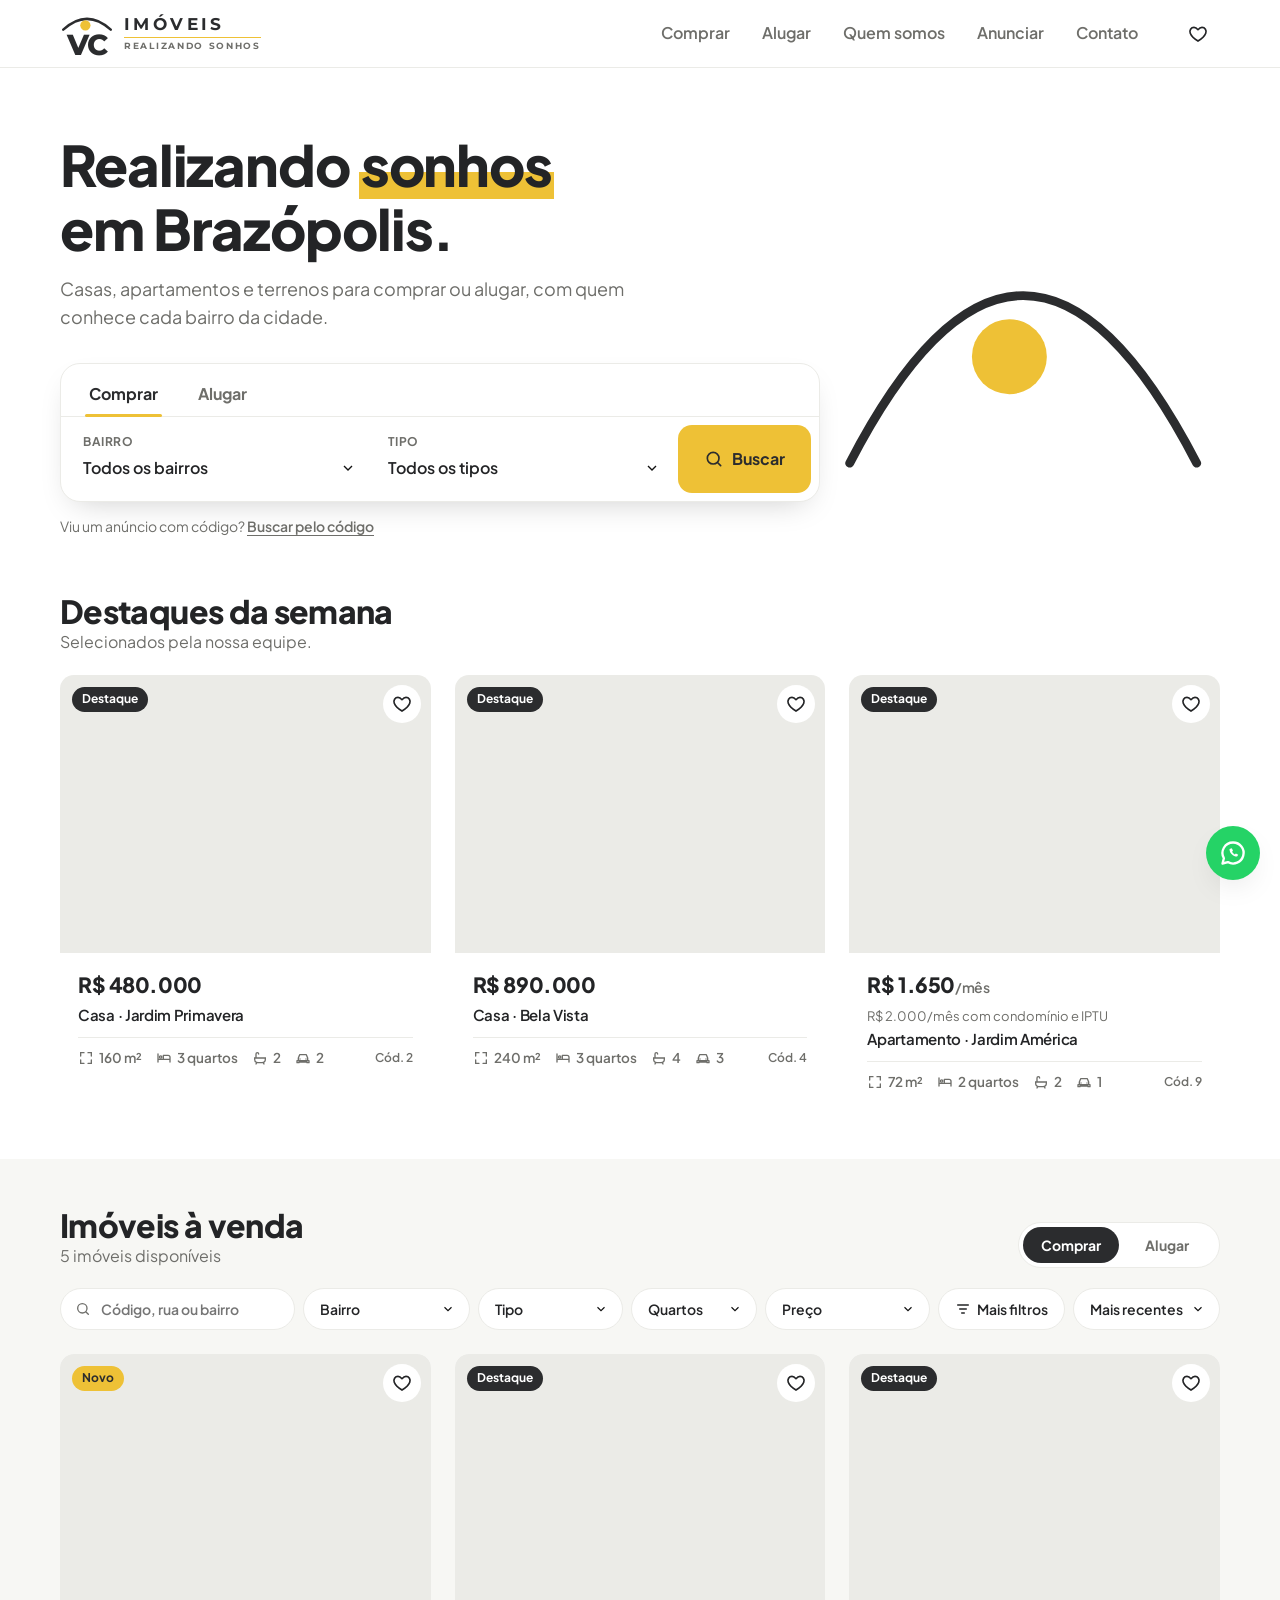
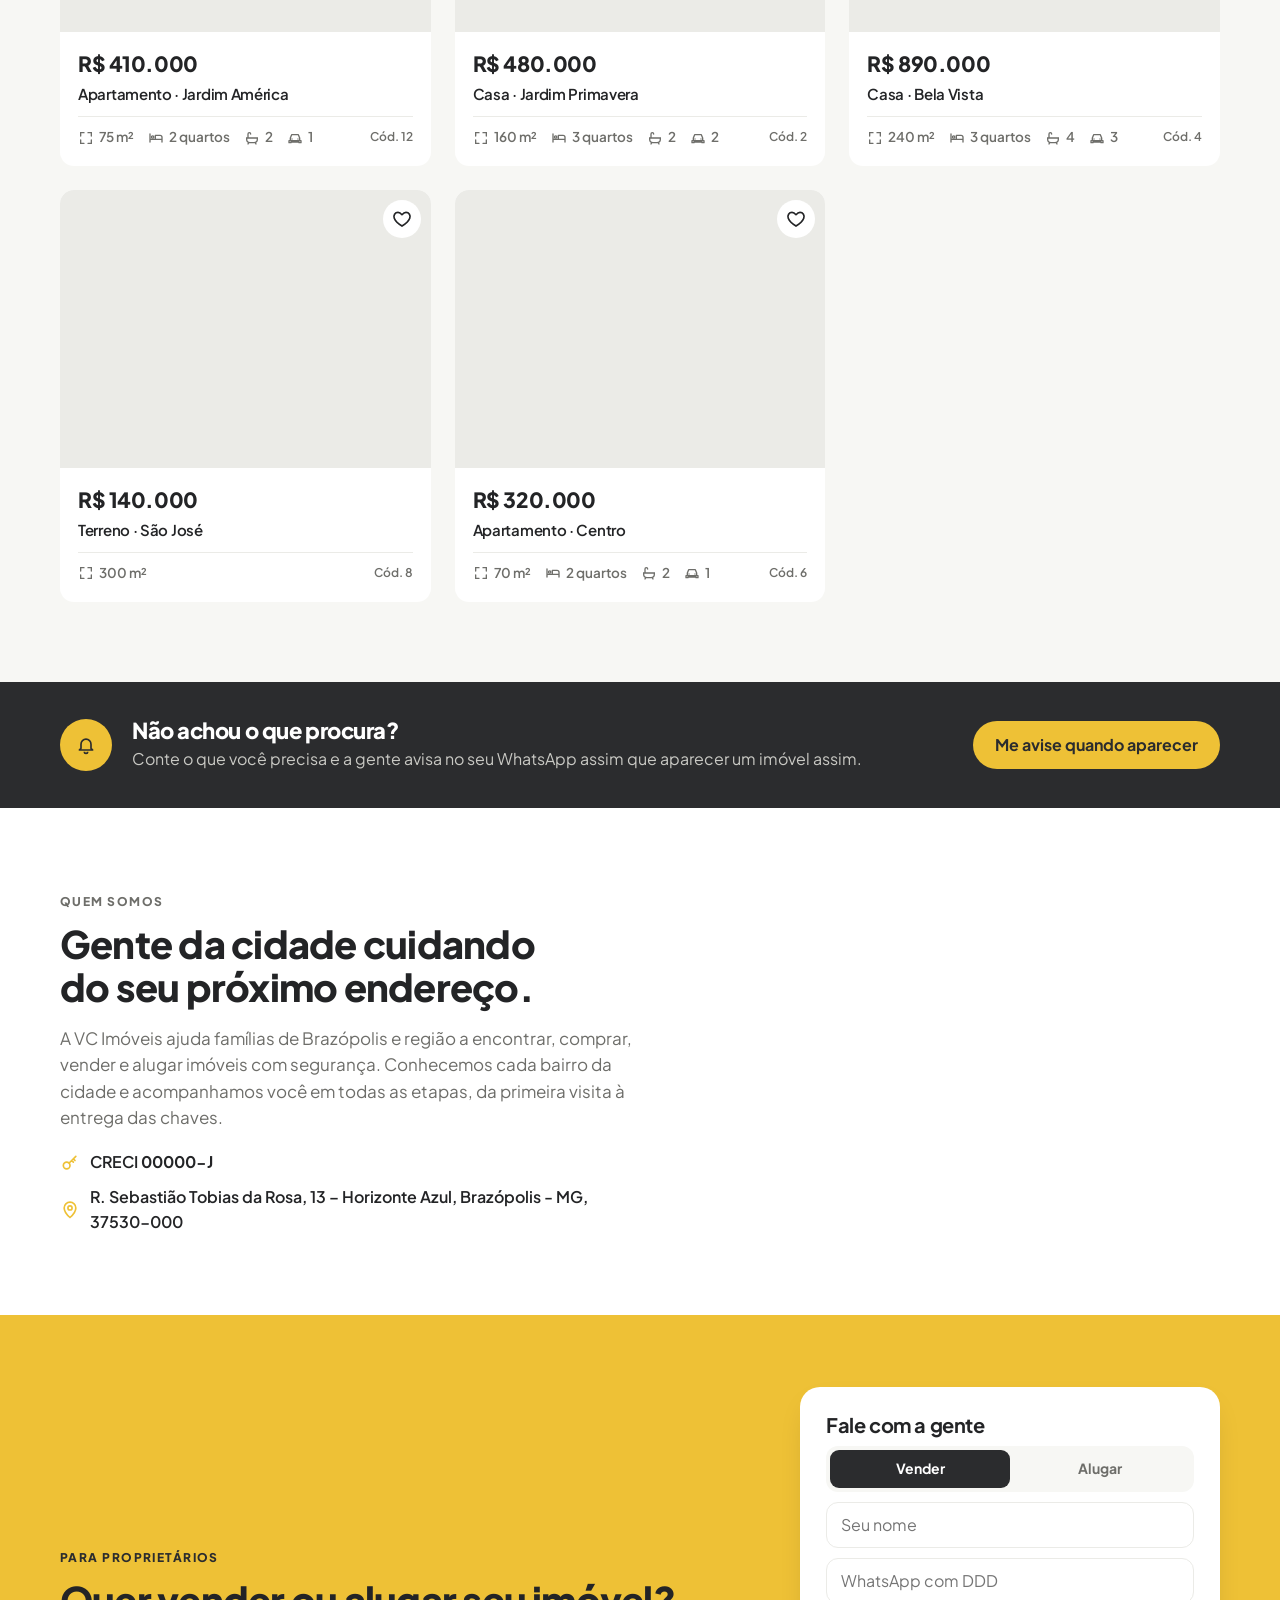
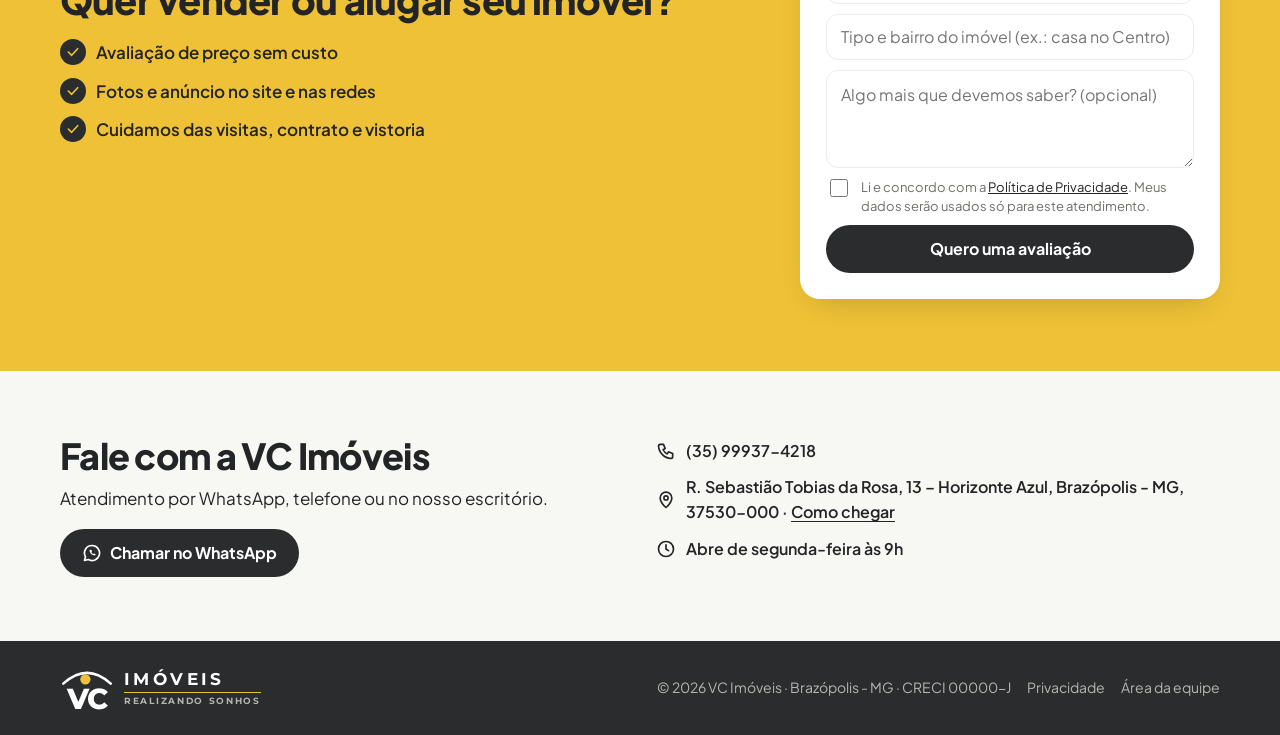
==== commit 5c7b297a: "Dados reais de contato: endereço, telefone/WhatsApp e horário - Endereço, telefone e WhatsApp da VC " ====
--- a/index.html
+++ b/index.html
@@ -14,10 +14,36 @@
   <meta property="og:description" content="Casas, apartamentos e terrenos para comprar ou alugar em Brazópolis - MG." />
   <meta property="og:image" content="https://vc-imoveis.vercel.app/img/og-image.png" />
   <meta name="twitter:card" content="summary_large_image" />
-  <link rel="preconnect" href="https://fonts.googleapis.com" />
-  <link rel="preconnect" href="https://fonts.gstatic.com" crossorigin />
-  <link href="https://fonts.googleapis.com/css2?family=Montserrat:wght@700;800&family=Plus+Jakarta+Sans:wght@400;500;600;700;800&display=swap" rel="stylesheet" />
-  <link rel="stylesheet" href="/css/styles.css" />
+  <link rel="preload" href="/fonts/plus-jakarta-sans-latin.woff2" as="font" type="font/woff2" crossorigin />
+  <link rel="preload" href="/fonts/montserrat-logo.woff2" as="font" type="font/woff2" crossorigin />
+  <link rel="stylesheet" href="/css/styles.css?v=20261004a" />
+  <script defer src="/js/config.js?v=20261004a"></script>
+  <script defer src="/js/data.js?v=20261004a"></script>
+  <script defer src="/js/utils.js?v=20261004a"></script>
+  <script defer src="/js/store.js?v=20261004a"></script>
+  <script defer src="/js/site.js?v=20261004a"></script>
+  <script defer src="/js/app.js?v=20261004a"></script>
+  <script type="application/ld+json">
+  {
+    "@context": "https://schema.org",
+    "@type": "RealEstateAgent",
+    "name": "VC Imóveis",
+    "slogan": "Realizando sonhos",
+    "url": "https://vc-imoveis.vercel.app/",
+    "logo": "https://vc-imoveis.vercel.app/img/icon-512.png",
+    "image": "https://vc-imoveis.vercel.app/img/og-image.png",
+    "telephone": "+55-35-99937-4218",
+    "address": {
+      "@type": "PostalAddress",
+      "streetAddress": "R. Sebastião Tobias da Rosa, 13 - Horizonte Azul",
+      "addressLocality": "Brazópolis",
+      "addressRegion": "MG",
+      "postalCode": "37530-000",
+      "addressCountry": "BR"
+    },
+    "areaServed": "Brazópolis - MG"
+  }
+  </script>
 </head>
 <body>
   <!-- SPRITE:START -->
@@ -263,7 +289,7 @@
         </div>
         <ul class="contact__list">
           <li data-s-wrap><svg><use href="#i-phone"/></svg><a data-s-phone><span data-s="phone"></span></a></li>
-          <li data-s-wrap><svg><use href="#i-pin"/></svg><span data-s="address"></span></li>
+          <li data-s-wrap><svg><use href="#i-pin"/></svg><span><span data-s="address"></span> · <a data-s-maps target="_blank" rel="noopener" class="contact__map">Como chegar</a></span></li>
           <li data-s-wrap><svg><use href="#i-clock"/></svg><span data-s="hours"></span></li>
           <li data-s-wrap><svg><use href="#i-search"/></svg><span data-s="email"></span></li>
           <li><a data-s-insta target="_blank" rel="noopener" hidden><svg><use href="#i-insta"/></svg><span data-insta-label></span></a></li>
@@ -339,11 +365,5 @@
     </div>
   </div>
 
-  <script src="https://cdn.jsdelivr.net/npm/@supabase/supabase-js@2.45.4/dist/umd/supabase.min.js"></script>
-  <script src="/js/config.js"></script>
-  <script src="/js/data.js"></script>
-  <script src="/js/store.js"></script>
-  <script src="/js/site.js"></script>
-  <script src="/js/app.js"></script>
 </body>
 </html>
--- a/css/styles.css
+++ b/css/styles.css
@@ -1,3 +1,17 @@
+/* Fontes servidas pelo próprio site (sem depender do Google Fonts). */
+@font-face {
+  font-family: "Plus Jakarta Sans";
+  src: url("/fonts/plus-jakarta-sans-latin.woff2") format("woff2");
+  font-weight: 400 800;
+  font-display: swap;
+}
+@font-face {
+  font-family: "Montserrat";
+  src: url("/fonts/montserrat-logo.woff2") format("woff2");
+  font-weight: 700 800;
+  font-display: swap;
+}
+
 /* Visual único da marca VC Imóveis: branco, grafite e dourado (cores da logo). Layout em uma coluna. */
 :root {
   --gold: #eec136;
@@ -123,9 +137,8 @@
 
 .grid { margin-top: 24px; display: grid; grid-template-columns: repeat(auto-fill, minmax(280px, 1fr)); gap: 24px; }
 
-.card { background: var(--white); border-radius: var(--radius); overflow: hidden; cursor: pointer; transition: transform .25s var(--ease), box-shadow .25s; animation: fadeUp .35s var(--ease) backwards; }
+.card { background: var(--white); border-radius: var(--radius); overflow: hidden; cursor: pointer; transition: transform .25s var(--ease), box-shadow .25s; }
 .card:hover { transform: translateY(-3px); box-shadow: var(--shadow); }
-@keyframes fadeUp { from { opacity: 0; transform: translateY(10px); } }
 .card__media { position: relative; aspect-ratio: 4 / 3; background: var(--line); overflow: hidden; }
 .card__media img { width: 100%; height: 100%; object-fit: cover; transition: transform .6s var(--ease); }
 .card:hover .card__media img { transform: scale(1.04); }
@@ -148,12 +161,8 @@
 .empty .btn { margin-top: 10px; }
 
 /* Contato */
-.contact { background: var(--yellow); padding: 64px 0; }
-.contact__inner { display: flex; justify-content: space-between; align-items: center; gap: 32px; flex-wrap: wrap; }
+.contact { background: var(--soft); padding: 64px 0; }
 .contact h2 { font-size: clamp(26px, 3.5vw, 36px); font-weight: 800; }
-.contact__inner > div:first-child p { margin-top: 8px; font-size: 17px; }
-.contact__info { display: grid; gap: 12px; justify-items: start; }
-.contact__info p { font-size: 14px; }
 
 .footer { background: var(--black); color: #b5b5b0; padding: 24px 0; font-size: 14px; }
 .footer__inner { display: flex; justify-content: space-between; align-items: center; gap: 16px; flex-wrap: wrap; }
@@ -179,7 +188,7 @@
 
 .detail { display: grid; grid-template-columns: minmax(0, 1fr) 320px; gap: 36px; padding: 28px 32px 36px; }
 .detail__tag { font-size: 13px; font-weight: 700; color: var(--muted); text-transform: uppercase; letter-spacing: .05em; }
-.detail h2 { font-size: clamp(24px, 3vw, 30px); font-weight: 800; margin: 6px 0 4px; }
+.detail .detail__title { font-size: clamp(24px, 3vw, 30px); font-weight: 800; margin: 6px 0 4px; }
 .detail .specs { border: 0; padding: 0; margin: 18px 0 0; gap: 20px; }
 .detail .spec { font-size: 15px; color: var(--ink); }
 .detail h3 { font-size: 17px; margin: 28px 0 8px; }
@@ -340,6 +349,7 @@
 .contact__list { list-style: none; padding: 0; margin: 0; display: grid; gap: 12px; font-weight: 600; }
 .contact__list li, .contact__list a { display: flex; align-items: center; gap: 10px; }
 .contact__list a:hover { text-decoration: underline; }
+.contact__list .contact__map { display: inline; text-decoration: underline; text-underline-offset: 3px; }
 
 .consent { display: flex; gap: 10px; align-items: flex-start; font-size: 13px; color: var(--muted); line-height: 1.45; cursor: pointer; }
 .consent input { width: 18px; height: 18px; margin-top: 1px; accent-color: var(--black); flex-shrink: 0; }
@@ -406,6 +416,14 @@
   .alert-form__grid { grid-template-columns: 1fr; }
 }
 
+/* Cards provisórios enquanto os imóveis carregam */
+.card--skeleton { cursor: default; pointer-events: none; }
+.card--skeleton .card__media, .card--skeleton i { background: linear-gradient(90deg, var(--line) 25%, var(--soft) 50%, var(--line) 75%) 0 0 / 200% 100%; animation: shimmer 1.2s linear infinite; }
+.card--skeleton i { display: block; height: 14px; border-radius: 6px; margin-top: 10px; }
+.card--skeleton i:first-child { height: 22px; width: 50%; margin-top: 0; }
+.card--skeleton i:last-child { width: 70%; }
+@keyframes shimmer { to { background-position: -200% 0; } }
+
 @media (prefers-reduced-motion: reduce) {
   *, *::before, *::after { animation-duration: .01ms !important; transition-duration: .01ms !important; scroll-behavior: auto !important; }
 }
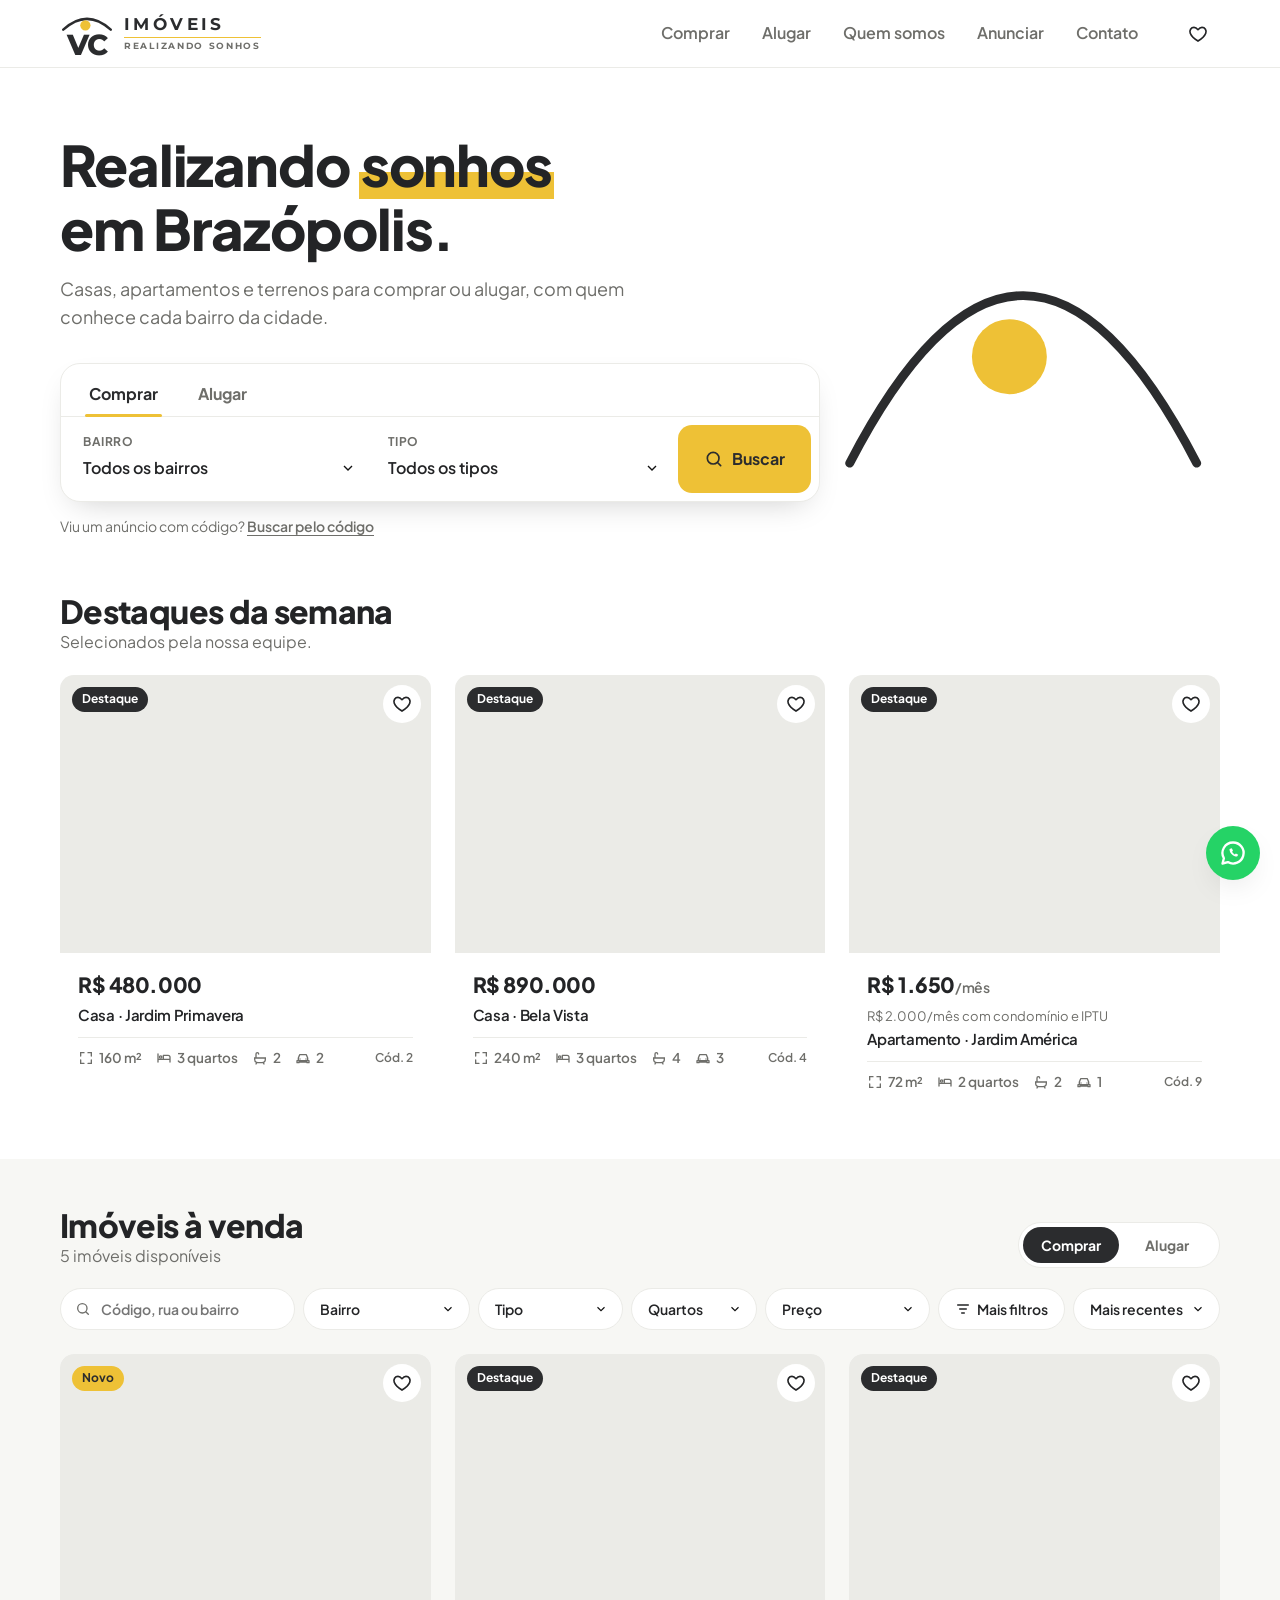
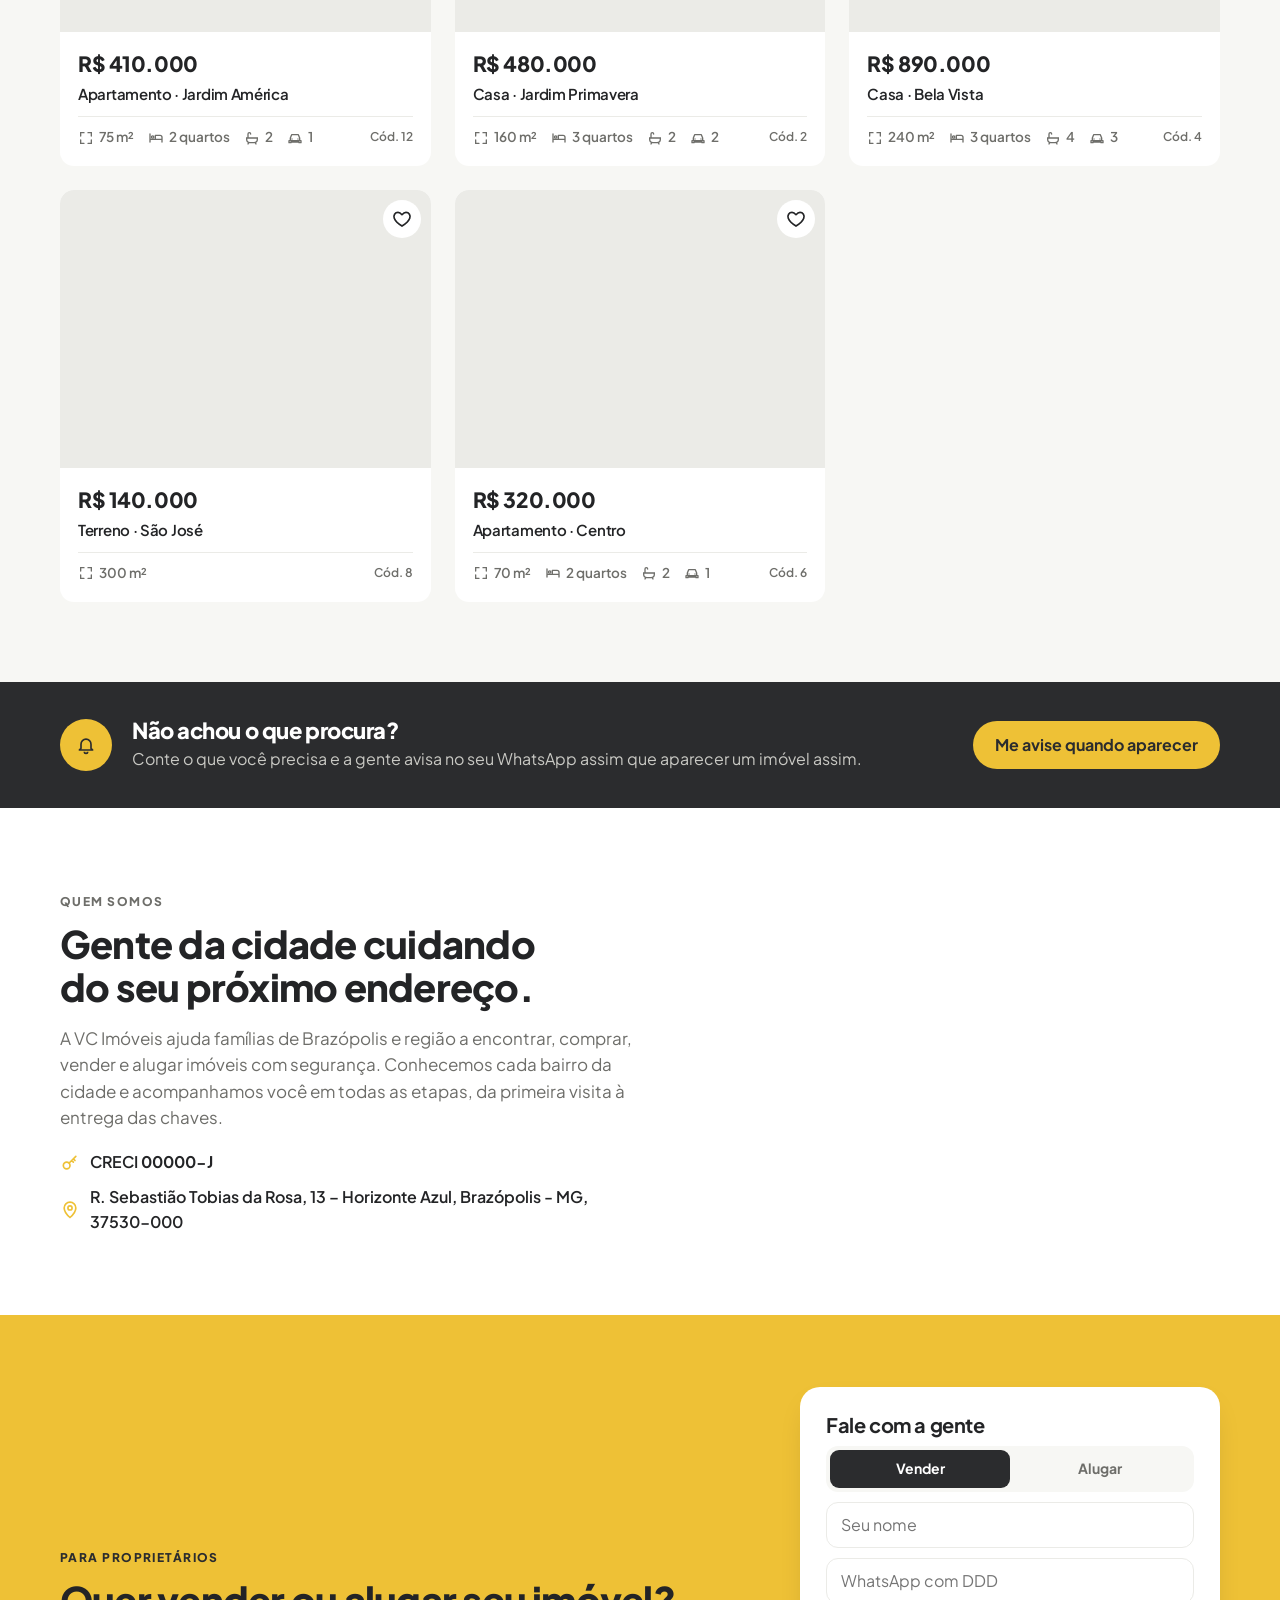
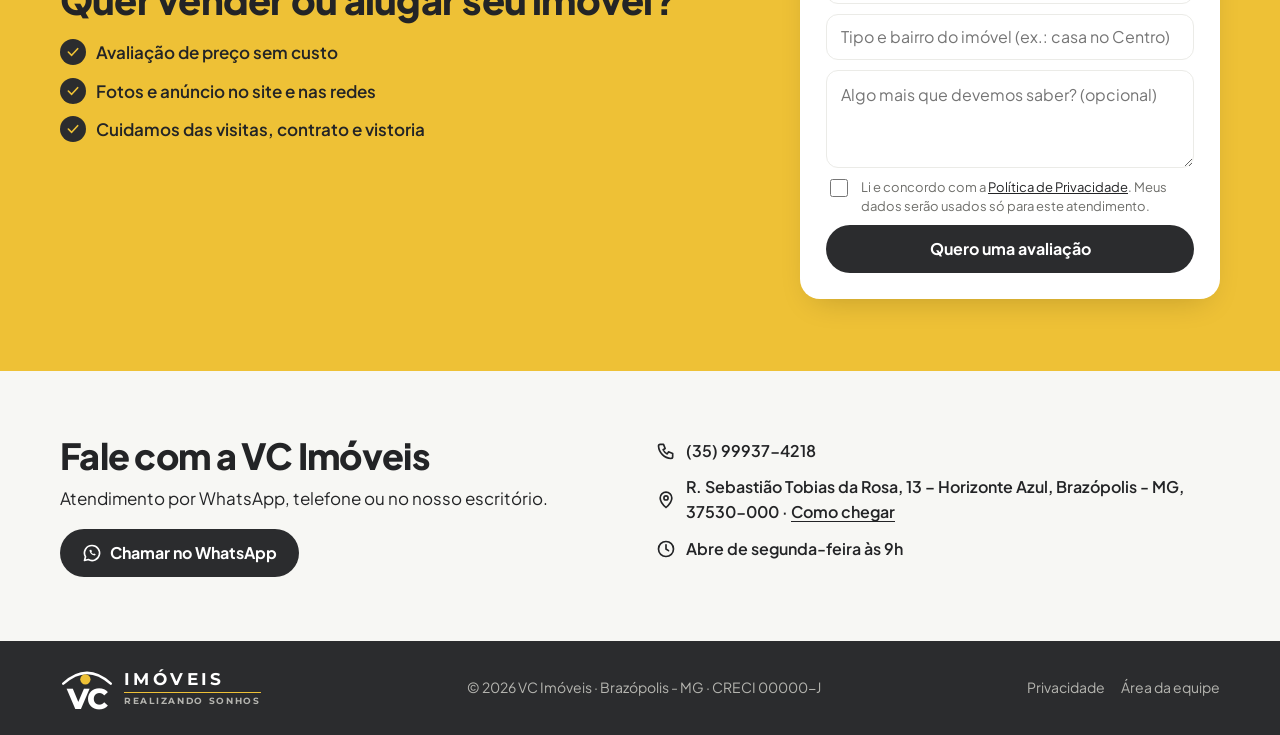
==== commit 17612269: "Revisão de segurança, estrutura e semântica Segurança - Links vindos do banco ou do painel só aceita" ====
--- a/index.html
+++ b/index.html
@@ -16,13 +16,13 @@
   <meta name="twitter:card" content="summary_large_image" />
   <link rel="preload" href="/fonts/plus-jakarta-sans-latin.woff2" as="font" type="font/woff2" crossorigin />
   <link rel="preload" href="/fonts/montserrat-logo.woff2" as="font" type="font/woff2" crossorigin />
-  <link rel="stylesheet" href="/css/styles.css?v=20261004a" />
-  <script defer src="/js/config.js?v=20261004a"></script>
-  <script defer src="/js/data.js?v=20261004a"></script>
-  <script defer src="/js/utils.js?v=20261004a"></script>
-  <script defer src="/js/store.js?v=20261004a"></script>
-  <script defer src="/js/site.js?v=20261004a"></script>
-  <script defer src="/js/app.js?v=20261004a"></script>
+  <link rel="stylesheet" href="/css/styles.css?v=20261004b" />
+  <script defer src="/js/config.js?v=20261004b"></script>
+  <script defer src="/js/data.js?v=20261004b"></script>
+  <script defer src="/js/utils.js?v=20261004b"></script>
+  <script defer src="/js/store.js?v=20261004b"></script>
+  <script defer src="/js/site.js?v=20261004b"></script>
+  <script defer src="/js/app.js?v=20261004b"></script>
   <script type="application/ld+json">
   {
     "@context": "https://schema.org",
@@ -80,6 +80,8 @@
   </svg>
   <!-- SPRITE:END -->
 
+  <a class="skip-link" href="#conteudo">Pular para o conteúdo</a>
+
   <!-- HEADER:START -->
   <header class="header" id="topo">
     <div class="container header__inner">
@@ -107,8 +109,8 @@
   </header>
   <!-- HEADER:END -->
 
-  <main>
-    <section class="hero">
+  <main id="conteudo">
+    <section class="hero" aria-label="Busca de imóveis">
       <div class="container hero__inner">
         <svg class="hero__art" viewBox="0 0 400 300" aria-hidden="true">
           <path d="M24 280 Q200 -60 376 280" fill="none" stroke="currentColor" stroke-width="9" stroke-linecap="round"/>
@@ -140,17 +142,17 @@
       </div>
     </section>
 
-    <section class="featured" id="destaques" hidden>
+    <section class="featured" id="destaques" aria-labelledby="destaquesTitle" hidden>
       <div class="container">
         <div class="section-head">
-          <h2>Destaques da semana</h2>
+          <h2 id="destaquesTitle">Destaques da semana</h2>
           <p class="muted">Selecionados pela nossa equipe.</p>
         </div>
         <div class="grid" id="featuredGrid"></div>
       </div>
     </section>
 
-    <section class="listings" id="imoveis">
+    <section class="listings" id="imoveis" aria-labelledby="resultsTitle">
       <div class="container">
         <div class="results__head">
           <div>
@@ -217,23 +219,23 @@
       </div>
     </section>
 
-    <section class="alert-band">
+    <section class="alert-band" aria-labelledby="alertBandTitle">
       <div class="container alert-band__inner">
         <span class="alert-band__icon"><svg><use href="#i-bell"/></svg></span>
         <div>
-          <h2>Não achou o que procura?</h2>
+          <h2 id="alertBandTitle">Não achou o que procura?</h2>
           <p>Conte o que você precisa e a gente avisa no seu WhatsApp assim que aparecer um imóvel assim.</p>
         </div>
         <button class="btn btn--dark" type="button" data-open-alert>Me avise quando aparecer</button>
       </div>
     </section>
 
-    <section class="about" id="sobre">
+    <section class="about" id="sobre" aria-labelledby="aboutTitle">
       <div class="container">
         <div class="about__grid">
           <div>
             <span class="eyebrow">Quem somos</span>
-            <h2>Gente da cidade cuidando do seu próximo endereço.</h2>
+            <h2 id="aboutTitle">Gente da cidade cuidando do seu próximo endereço.</h2>
             <p class="about__text" id="aboutText"></p>
             <ul class="about__facts">
               <li data-s-wrap><svg><use href="#i-key"/></svg><span>CRECI <b data-s="creci"></b></span></li>
@@ -253,11 +255,11 @@
       </div>
     </section>
 
-    <section class="owner" id="anunciar">
+    <section class="owner" id="anunciar" aria-labelledby="ownerTitle">
       <div class="container owner__inner">
         <div>
           <span class="eyebrow eyebrow--dark">Para proprietários</span>
-          <h2>Quer vender ou alugar seu imóvel?</h2>
+          <h2 id="ownerTitle">Quer vender ou alugar seu imóvel?</h2>
           <ul class="ticks">
             <li><svg><use href="#i-check"/></svg> Avaliação de preço sem custo</li>
             <li><svg><use href="#i-check"/></svg> Fotos e anúncio no site e nas redes</li>
@@ -280,13 +282,14 @@
       </div>
     </section>
 
-    <section class="contact" id="contato">
+    <section class="contact" id="contato" aria-labelledby="contactTitle">
       <div class="container contact__grid">
         <div>
-          <h2>Fale com a VC Imóveis</h2>
+          <h2 id="contactTitle">Fale com a VC Imóveis</h2>
           <p>Atendimento por WhatsApp, telefone ou no nosso escritório.</p>
           <a class="btn btn--dark" data-s-whats="Olá! Vim pelo site da VC Imóveis." target="_blank" rel="noopener"><svg><use href="#i-whats"/></svg> Chamar no WhatsApp</a>
         </div>
+        <address class="contact__address">
         <ul class="contact__list">
           <li data-s-wrap><svg><use href="#i-phone"/></svg><a data-s-phone><span data-s="phone"></span></a></li>
           <li data-s-wrap><svg><use href="#i-pin"/></svg><span><span data-s="address"></span> · <a data-s-maps target="_blank" rel="noopener" class="contact__map">Como chegar</a></span></li>
@@ -294,6 +297,7 @@
           <li data-s-wrap><svg><use href="#i-search"/></svg><span data-s="email"></span></li>
           <li><a data-s-insta target="_blank" rel="noopener" hidden><svg><use href="#i-insta"/></svg><span data-insta-label></span></a></li>
         </ul>
+        </address>
       </div>
     </section>
   </main>
@@ -305,11 +309,11 @@
         <svg class="logo__mark" aria-hidden="true"><use href="#logo-mark"/></svg>
         <span class="logo__words"><span class="logo__name">IMÓVEIS</span><span class="logo__tag">Realizando sonhos</span></span>
       </a>
-      <div class="footer__links">
-        <span>© <span id="year"></span> VC Imóveis · Brazópolis - MG · CRECI <span data-s="creci"></span></span>
+      <p class="footer__copy">© <span id="year"></span> VC Imóveis · Brazópolis - MG · CRECI <span data-s="creci"></span></p>
+      <nav class="footer__links" aria-label="Links do rodapé">
         <a href="/privacidade.html">Privacidade</a>
         <a href="/admin.html" rel="nofollow">Área da equipe</a>
-      </div>
+      </nav>
     </div>
   </footer>
 
--- a/css/styles.css
+++ b/css/styles.css
@@ -1,4 +1,10 @@
-/* Fontes servidas pelo próprio site (sem depender do Google Fonts). */
+/*
+  VC Imóveis — estilos do site público (o painel usa este arquivo + admin.css).
+  Visual da marca: branco, grafite e dourado. Telas menores no fim do arquivo.
+*/
+
+/* ===== Fontes ===== */
+
 @font-face {
   font-family: "Plus Jakarta Sans";
   src: url("/fonts/plus-jakarta-sans-latin.woff2") format("woff2");
@@ -12,7 +18,8 @@
   font-display: swap;
 }
 
-/* Visual único da marca VC Imóveis: branco, grafite e dourado (cores da logo). Layout em uma coluna. */
+/* ===== Cores, medidas e base ===== */
+
 :root {
   --gold: #eec136;
   --yellow: var(--gold);
@@ -25,7 +32,6 @@
   --soft: #f7f7f4;
   --white: #ffffff;
   --overlay: rgba(0, 0, 0, .55);
-
   --radius: 14px;
   --radius-lg: 20px;
   --shadow: 0 12px 32px -14px rgba(0, 0, 0, .22);
@@ -35,7 +41,6 @@
   --ease: cubic-bezier(.2, .8, .2, 1);
   color-scheme: light;
 }
-
 *, *::before, *::after { box-sizing: border-box; }
 html { scroll-behavior: smooth; scroll-padding-top: calc(var(--header-h) + 8px); }
 body { margin: 0; font-family: var(--font); color: var(--ink); background: var(--white); line-height: 1.55; -webkit-font-smoothing: antialiased; }
@@ -52,8 +57,12 @@
 .sr-only { position: absolute; width: 1px; height: 1px; overflow: hidden; clip: rect(0 0 0 0); white-space: nowrap; }
 .container { width: min(1160px, 100% - 32px); margin-inline: auto; }
 .muted { color: var(--muted); }
-
-/* Botões */
+.skip-link { position: absolute; left: 16px; top: -60px; z-index: 100; padding: 10px 16px; border-radius: 10px; background: var(--black); color: var(--white); font-weight: 700; }
+.skip-link:focus { top: 12px; }
+img.is-broken { opacity: 0; }
+
+/* ===== Botões, campos e etiquetas ===== */
+
 .btn { display: inline-flex; align-items: center; justify-content: center; gap: 8px; height: 48px; padding: 0 22px; border-radius: 999px; font-weight: 700; white-space: nowrap; transition: background .2s, transform .15s; }
 .btn:active { transform: scale(.97); }
 .btn--block { width: 100%; }
@@ -67,8 +76,34 @@
 .icon-btn:hover { background: var(--soft); }
 .link-btn { font-weight: 600; text-decoration: underline; text-underline-offset: 3px; font-size: 14px; }
 .badge-count { position: absolute; top: 3px; right: 1px; min-width: 18px; height: 18px; padding: 0 5px; background: var(--yellow); color: var(--black); border-radius: 999px; font-size: 11px; font-weight: 800; display: grid; place-items: center; }
-
-/* Header */
+.input { width: 100%; height: 46px; padding: 0 14px; border-radius: 12px; border: 1.5px solid var(--line); background: var(--white); }
+.input:focus { outline: none; border-color: var(--black); }
+.btn--sm { height: 38px; padding: 0 14px; font-size: 14px; }
+.btn--ghost { padding: 0 12px; text-decoration: underline; text-underline-offset: 3px; }
+.btn--ghost:hover { background: var(--soft); }
+.btn[disabled] { opacity: .6; pointer-events: none; }
+.lbl { display: block; font-size: 13px; font-weight: 700; margin-bottom: 6px; }
+.textarea { height: auto; padding: 12px 14px; resize: vertical; line-height: 1.5; }
+select.input { appearance: none; padding-right: 34px; cursor: pointer; background: var(--white) url("data:image/svg+xml,%3Csvg xmlns='http://www.w3.org/2000/svg' viewBox='0 0 24 24'%3E%3Cpath d='m6 9 6 6 6-6' fill='none' stroke='%23111' stroke-width='2'/%3E%3C/svg%3E") right 12px center/14px no-repeat; }
+.eyebrow { display: inline-block; font-size: 12px; font-weight: 800; letter-spacing: .12em; text-transform: uppercase; color: var(--muted); margin-bottom: 10px; }
+.eyebrow--dark { color: var(--black); }
+.section-head h2 { font-size: clamp(24px, 3vw, 32px); font-weight: 800; }
+.seg { display: grid; grid-template-columns: 1fr 1fr; background: var(--soft); border-radius: 12px; padding: 4px; }
+.seg input { position: absolute; opacity: 0; pointer-events: none; }
+.seg span { display: grid; place-items: center; height: 38px; border-radius: 9px; font-weight: 700; font-size: 14px; color: var(--muted); cursor: pointer; }
+.seg input:checked + span { background: var(--black); color: var(--white); }
+.seg input:focus-visible + span { outline: 3px solid var(--gold); outline-offset: 2px; }
+.consent { display: flex; gap: 10px; align-items: flex-start; font-size: 13px; color: var(--muted); line-height: 1.45; cursor: pointer; }
+.consent input { width: 18px; height: 18px; margin-top: 1px; accent-color: var(--black); flex-shrink: 0; }
+.consent a { text-decoration: underline; color: var(--ink); }
+.hp { position: absolute !important; left: -9999px !important; width: 1px; height: 1px; opacity: 0; }
+.form-done { display: grid; gap: 10px; justify-items: center; text-align: center; padding: 10px 0; }
+.form-done__icon { width: 52px; height: 52px; border-radius: 50%; background: #e6f4ec; color: #1f6b40; display: grid; place-items: center; }
+.form-done p { color: var(--muted); font-size: 14px; }
+.alert-form + .form-done, .modal .form-done { padding: 28px; }
+
+/* ===== Cabeçalho ===== */
+
 .header { position: sticky; top: env(safe-area-inset-top, 0px); z-index: 50; height: var(--header-h); background: var(--white); border-bottom: 1px solid var(--line); }
 .header__inner { height: 100%; display: flex; align-items: center; gap: 24px; }
 .logo { display: inline-flex; align-items: center; gap: 10px; color: var(--black); }
@@ -84,14 +119,14 @@
 .header__actions { display: flex; align-items: center; gap: 4px; }
 .menu-btn { display: none; }
 
-/* Hero */
+/* ===== Topo e busca ===== */
+
 .hero { padding: 64px 0 48px; background: var(--white); overflow: hidden; }
 .hero__inner { position: relative; }
 .hero__art { position: absolute; right: 0; top: 50%; transform: translateY(-50%); width: min(400px, 34%); height: auto; color: var(--black); pointer-events: none; }
 .hero h1 { font-size: clamp(34px, 5vw, 56px); font-weight: 800; max-width: 14ch; }
 .hero h1 mark { background: linear-gradient(transparent 62%, var(--yellow) 62%); color: inherit; padding: 0 2px; }
 .hero p { margin-top: 14px; font-size: 18px; color: var(--muted); max-width: 46ch; }
-
 .search { margin-top: 32px; max-width: 760px; border: 1.5px solid var(--line); border-radius: var(--radius-lg); background: var(--white); box-shadow: var(--shadow); }
 .search__tabs { display: flex; gap: 4px; padding: 8px 10px 0; border-bottom: 1px solid var(--line); }
 .tab { padding: 10px 18px; font-weight: 700; color: var(--muted); position: relative; }
@@ -103,20 +138,22 @@
 .field__label { font-size: 12px; font-weight: 700; letter-spacing: .05em; text-transform: uppercase; color: var(--muted); }
 .field select { border: 0; background: transparent url("data:image/svg+xml,%3Csvg xmlns='http://www.w3.org/2000/svg' viewBox='0 0 24 24'%3E%3Cpath d='m6 9 6 6 6-6' fill='none' stroke='%23111' stroke-width='2'/%3E%3C/svg%3E") right center/16px no-repeat; padding: 4px 22px 4px 0; font-weight: 600; font-size: 16px; appearance: none; outline: none; cursor: pointer; width: 100%; }
 .search__submit { height: auto; min-height: 54px; border-radius: 14px; padding: 0 26px; }
-
-/* Listagem */
+.hero .hero__code { margin-top: 14px; font-size: 14px; }
+.search-mini { flex: 1 1 200px; max-width: 260px; display: flex; align-items: center; gap: 8px; height: 42px; padding: 0 14px; background: var(--white); border: 1.5px solid var(--line); border-radius: 999px; }
+.search-mini:focus-within { border-color: var(--black); }
+.search-mini svg { width: 16px; height: 16px; color: var(--muted); }
+.search-mini input { border: 0; outline: none; background: transparent; width: 100%; font-size: 14px; font-weight: 600; }
+
+/* ===== Destaques e lista de imóveis ===== */
+
 .listings { padding: 48px 0 80px; background: var(--soft); }
 .results__head { display: flex; justify-content: space-between; align-items: flex-end; gap: 16px; flex-wrap: wrap; margin-bottom: 20px; }
 .results__head h2 { font-size: clamp(24px, 3vw, 32px); font-weight: 800; }
-
 .segmented { display: inline-grid; grid-template-columns: 1fr 1fr; background: var(--white); border: 1.5px solid var(--line); padding: 4px; border-radius: 999px; }
 .segmented button { height: 36px; padding: 0 18px; border-radius: 999px; font-weight: 700; font-size: 14px; color: var(--muted); transition: background .15s, color .15s; }
 .segmented button.is-active { background: var(--black); color: var(--white); }
-
 .filterbar { display: flex; gap: 8px; flex-wrap: wrap; align-items: center; }
-.select select, .pill-btn {
-  height: 42px; border-radius: 999px; border: 1.5px solid var(--line); background: var(--white); font-weight: 600; font-size: 14px; transition: border-color .15s;
-}
+.select select, .pill-btn { height: 42px; border-radius: 999px; border: 1.5px solid var(--line); background: var(--white); font-weight: 600; font-size: 14px; transition: border-color .15s; }
 .select select { appearance: none; padding: 0 36px 0 16px; cursor: pointer; background: var(--white) url("data:image/svg+xml,%3Csvg xmlns='http://www.w3.org/2000/svg' viewBox='0 0 24 24'%3E%3Cpath d='m6 9 6 6 6-6' fill='none' stroke='%23111' stroke-width='2'/%3E%3C/svg%3E") right 14px center/14px no-repeat; }
 .select select:hover, .pill-btn:hover { border-color: var(--black); }
 .select select.is-set { border-color: var(--black); background-color: var(--yellow-100); }
@@ -125,7 +162,6 @@
 .pill-btn svg { width: 16px; height: 16px; }
 .pill-btn[aria-expanded="true"] { border-color: var(--black); }
 .dot { width: 8px; height: 8px; border-radius: 50%; background: var(--yellow); box-shadow: 0 0 0 2px var(--black); }
-
 .more { margin-top: 12px; padding: 18px 20px; background: var(--white); border: 1.5px solid var(--line); border-radius: var(--radius); display: flex; gap: 32px; flex-wrap: wrap; }
 .more__title { display: block; font-size: 13px; font-weight: 700; margin-bottom: 8px; }
 .pills { display: flex; gap: 6px; }
@@ -134,9 +170,7 @@
 .pills button.is-active, .chips button.is-active { background: var(--black); border-color: var(--black); color: var(--white); }
 .chips { display: flex; gap: 6px; flex-wrap: wrap; }
 .clear-row { margin-top: 12px; }
-
 .grid { margin-top: 24px; display: grid; grid-template-columns: repeat(auto-fill, minmax(280px, 1fr)); gap: 24px; }
-
 .card { background: var(--white); border-radius: var(--radius); overflow: hidden; cursor: pointer; transition: transform .25s var(--ease), box-shadow .25s; }
 .card:hover { transform: translateY(-3px); box-shadow: var(--shadow); }
 .card__media { position: relative; aspect-ratio: 4 / 3; background: var(--line); overflow: hidden; }
@@ -155,147 +189,28 @@
 .specs { display: flex; gap: 14px; flex-wrap: wrap; margin-top: 10px; padding-top: 10px; border-top: 1px solid var(--line); }
 .spec { display: inline-flex; align-items: center; gap: 5px; font-size: 13.5px; font-weight: 600; color: var(--muted); }
 .spec svg { width: 16px; height: 16px; }
-
 .empty { margin-top: 24px; text-align: center; padding: 56px 20px; background: var(--white); border-radius: var(--radius); display: grid; gap: 8px; justify-items: center; }
 .empty h3 { font-size: 20px; }
 .empty .btn { margin-top: 10px; }
-
-/* Contato */
-.contact { background: var(--soft); padding: 64px 0; }
-.contact h2 { font-size: clamp(26px, 3.5vw, 36px); font-weight: 800; }
-
-.footer { background: var(--black); color: #b5b5b0; padding: 24px 0; font-size: 14px; }
-.footer__inner { display: flex; justify-content: space-between; align-items: center; gap: 16px; flex-wrap: wrap; }
-.footer a:hover { color: var(--yellow); }
-.footer__links { display: flex; gap: 16px; align-items: center; flex-wrap: wrap; }
-
-/* Modal */
-.modal, .drawer { position: fixed; inset: 0; z-index: 80; }
-.modal__backdrop, .drawer__backdrop { position: absolute; inset: 0; background: var(--overlay); animation: fade .2s; }
-@keyframes fade { from { opacity: 0; } }
-.modal__panel { position: relative; width: min(980px, 100% - 32px); max-height: calc(100vh - 48px); margin: 24px auto; background: var(--white); border-radius: var(--radius-lg); overflow: hidden; display: flex; flex-direction: column; outline: none; animation: pop .25s var(--ease); }
-@keyframes pop { from { opacity: 0; transform: translateY(16px); } }
-.modal__content { overflow-y: auto; overscroll-behavior: contain; }
-.modal__close { position: absolute; top: 12px; right: 12px; z-index: 3; background: var(--white); box-shadow: var(--shadow); }
-
-.gallery__main { position: relative; aspect-ratio: 16 / 8; background: var(--black); }
-.gallery__main img { width: 100%; height: 100%; object-fit: cover; }
-.gallery__main video { width: 100%; height: 100%; object-fit: contain; background: var(--black); display: block; }
-.gallery__nav { position: absolute; top: 50%; transform: translateY(-50%); width: 42px; height: 42px; border-radius: 50%; background: var(--white); display: grid; place-items: center; }
-.gallery__nav--prev { left: 14px; }
-.gallery__nav--next { right: 14px; }
-.gallery__counter { position: absolute; bottom: 12px; right: 14px; background: var(--overlay); color: var(--white); font-size: 13px; font-weight: 700; padding: 3px 10px; border-radius: 999px; }
-
-.detail { display: grid; grid-template-columns: minmax(0, 1fr) 320px; gap: 36px; padding: 28px 32px 36px; }
-.detail__tag { font-size: 13px; font-weight: 700; color: var(--muted); text-transform: uppercase; letter-spacing: .05em; }
-.detail .detail__title { font-size: clamp(24px, 3vw, 30px); font-weight: 800; margin: 6px 0 4px; }
-.detail .specs { border: 0; padding: 0; margin: 18px 0 0; gap: 20px; }
-.detail .spec { font-size: 15px; color: var(--ink); }
-.detail h3 { font-size: 17px; margin: 28px 0 8px; }
-.detail__desc { color: var(--muted); font-size: 16px; max-width: 60ch; }
-.amen { display: flex; flex-wrap: wrap; gap: 8px; }
-.amen span { padding: 6px 12px; background: var(--soft); border-radius: 999px; font-size: 14px; font-weight: 600; }
-.map-link { display: inline-flex; align-items: center; gap: 6px; margin-top: 24px; font-weight: 600; text-decoration: underline; text-underline-offset: 3px; }
-
-.side { align-self: start; display: grid; grid-template-columns: minmax(0, 1fr); gap: 14px; }
-.price-box { padding: 20px; border-radius: var(--radius); background: var(--soft); }
-.price-box .big { font-size: 28px; font-weight: 800; letter-spacing: -.02em; }
-.price-box .big small { font-size: 15px; color: var(--muted); font-weight: 600; }
-.lines { list-style: none; margin: 12px 0 0; padding: 12px 0 0; border-top: 1px solid var(--line); display: grid; gap: 6px; font-size: 14px; }
-.lines li { display: flex; justify-content: space-between; color: var(--muted); font-variant-numeric: tabular-nums; }
-.lines li.total { color: var(--ink); font-weight: 700; }
-
-.visit h4 { margin: 4px 0 10px; font-size: 15px; }
-.days { display: flex; gap: 6px; overflow-x: auto; padding-bottom: 4px; margin-bottom: 8px; scrollbar-width: none; }
-.days button { flex: 0 0 54px; padding: 6px 0; border-radius: 12px; border: 1.5px solid var(--line); display: grid; font-size: 12px; font-weight: 600; color: var(--muted); }
-.days button strong { font-size: 17px; color: var(--ink); }
-.days button.is-active { background: var(--black); border-color: var(--black); color: var(--yellow); }
-.days button.is-active strong { color: var(--white); }
-.times { display: grid; grid-template-columns: repeat(3, 1fr); gap: 6px; margin-bottom: 10px; }
-.times button { height: 36px; border-radius: 10px; border: 1.5px solid var(--line); font-size: 13px; font-weight: 700; }
-.times button.is-active { background: var(--yellow); border-color: var(--yellow); }
-.visit-form { display: grid; gap: 8px; }
-.input { width: 100%; height: 46px; padding: 0 14px; border-radius: 12px; border: 1.5px solid var(--line); background: var(--white); }
-.input:focus { outline: none; border-color: var(--black); }
-
-/* Favoritos */
-.drawer__panel { position: absolute; right: 0; top: 0; bottom: 0; width: min(400px, 100%); background: var(--white); display: flex; flex-direction: column; animation: slideIn .3s var(--ease); }
-@keyframes slideIn { from { transform: translateX(100%); } }
-.drawer__head { display: flex; justify-content: space-between; align-items: center; padding: 16px 20px; border-bottom: 1px solid var(--line); }
-.drawer__head h2 { font-size: 19px; }
-.drawer__body { padding: 16px 20px; overflow-y: auto; display: grid; gap: 10px; align-content: start; }
-.fav-item { display: grid; grid-template-columns: 84px 1fr auto; gap: 12px; align-items: center; padding: 8px; border-radius: 12px; border: 1px solid var(--line); cursor: pointer; }
-.fav-item:hover { border-color: var(--black); }
-.fav-item img { width: 84px; height: 64px; object-fit: cover; border-radius: 8px; }
-.fav-item strong { display: block; }
-.fav-item span { font-size: 13px; color: var(--muted); }
-.fav-empty { text-align: center; color: var(--muted); padding: 40px 10px; }
-
-/* Toast / WhatsApp */
-.toast { position: fixed; left: 50%; bottom: 24px; transform: translate(-50%, calc(100% + 40px)); visibility: hidden; z-index: 100; background: var(--black); color: var(--white); padding: 12px 18px; border-radius: 12px; font-weight: 600; transition: transform .3s var(--ease), visibility .3s; max-width: calc(100% - 32px); }
-.toast.is-visible { transform: translate(-50%, 0); visibility: visible; }
-.whats-float { position: fixed; right: 20px; bottom: 20px; z-index: 40; width: 54px; height: 54px; border-radius: 50%; background: #25d366; color: var(--white); display: grid; place-items: center; box-shadow: var(--shadow); }
-.whats-float svg { width: 28px; height: 28px; }
-
-img.is-broken { opacity: 0; }
-
-/* Responsivo */
-@media (max-width: 1040px) {
-  .hero__art { display: none; }
-}
-@media (max-width: 900px) {
-  .detail { grid-template-columns: minmax(0, 1fr); }
-}
-@media (max-width: 760px) {
-  .menu-btn { display: inline-grid; }
-  .header__actions { margin-left: auto; }
-  .nav { position: absolute; top: var(--header-h); left: 0; right: 0; flex-direction: column; background: var(--white); padding: 8px 16px 16px; border-bottom: 1px solid var(--line); box-shadow: var(--shadow); display: none; }
-  .nav.is-open { display: flex; }
-  .nav a { padding: 12px; font-size: 17px; }
-
-  .hero { padding: 40px 0 32px; }
-  .hero__art { display: none; }
-  .search__fields { grid-template-columns: 1fr 1fr; }
-  .search__submit { grid-column: 1 / -1; min-height: 50px; }
-
-  .filterbar { flex-wrap: nowrap; overflow-x: auto; margin-inline: -16px; padding: 2px 16px 6px; scrollbar-width: none; }
-  .filterbar > * { flex-shrink: 0; }
-  .select--sort { margin-left: 0; }
-
-  .gallery__main { aspect-ratio: 4 / 3; }
-  .detail { padding: 20px 16px 28px; }
-  .modal__panel { width: 100%; height: 100%; max-height: 100%; margin: 0; border-radius: 0; }
-}
-
-
-/* ===== Recursos novos ===== */
-.btn--sm { height: 38px; padding: 0 14px; font-size: 14px; }
-.btn--ghost { padding: 0 12px; text-decoration: underline; text-underline-offset: 3px; }
-.btn--ghost:hover { background: var(--soft); }
-.btn[disabled] { opacity: .6; pointer-events: none; }
-.lbl { display: block; font-size: 13px; font-weight: 700; margin-bottom: 6px; }
-.textarea { height: auto; padding: 12px 14px; resize: vertical; line-height: 1.5; }
-select.input { appearance: none; padding-right: 34px; cursor: pointer; background: var(--white) url("data:image/svg+xml,%3Csvg xmlns='http://www.w3.org/2000/svg' viewBox='0 0 24 24'%3E%3Cpath d='m6 9 6 6 6-6' fill='none' stroke='%23111' stroke-width='2'/%3E%3C/svg%3E") right 12px center/14px no-repeat; }
-.eyebrow { display: inline-block; font-size: 12px; font-weight: 800; letter-spacing: .12em; text-transform: uppercase; color: var(--muted); margin-bottom: 10px; }
-.eyebrow--dark { color: var(--black); }
-.section-head h2 { font-size: clamp(24px, 3vw, 32px); font-weight: 800; }
-
 .card__media .badges { position: absolute; top: 12px; left: 12px; display: flex; gap: 6px; flex-wrap: wrap; max-width: calc(100% - 64px); }
 .badge--drop { background: #e6f4ec; color: #1f6b40; }
 .card__old { margin-left: 8px; font-size: 13px; font-weight: 600; color: var(--muted); }
 .spec--code { margin-left: auto; font-size: 12px; }
-
-.hero .hero__code { margin-top: 14px; font-size: 14px; }
 .featured { padding: 8px 0 48px; background: var(--white); }
 .featured .grid { margin-top: 20px; }
-
-.search-mini { flex: 1 1 200px; max-width: 260px; display: flex; align-items: center; gap: 8px; height: 42px; padding: 0 14px; background: var(--white); border: 1.5px solid var(--line); border-radius: 999px; }
-.search-mini:focus-within { border-color: var(--black); }
-.search-mini svg { width: 16px; height: 16px; color: var(--muted); }
-.search-mini input { border: 0; outline: none; background: transparent; width: 100%; font-size: 14px; font-weight: 600; }
 .empty__actions { display: flex; gap: 8px; flex-wrap: wrap; justify-content: center; margin-top: 10px; }
 .empty .empty__actions .btn { margin: 0; }
-
+.card--skeleton { cursor: default; pointer-events: none; }
+.card--skeleton .card__media, .card--skeleton i { background: linear-gradient(90deg, var(--line) 25%, var(--soft) 50%, var(--line) 75%) 0 0 / 200% 100%; animation: shimmer 1.2s linear infinite; }
+.card--skeleton i { display: block; height: 14px; border-radius: 6px; margin-top: 10px; }
+.card--skeleton i:first-child { height: 22px; width: 50%; margin-top: 0; }
+.card--skeleton i:last-child { width: 70%; }
+
+/* ===== Seções da página inicial ===== */
+
+.contact { background: var(--soft); padding: 64px 0; }
+.contact h2 { font-size: clamp(26px, 3.5vw, 36px); font-weight: 800; }
+.contact__address { font-style: normal; }
 .alert-band { background: var(--black); color: var(--white); padding: 36px 0; }
 .alert-band__inner { display: flex; align-items: center; gap: 20px; flex-wrap: wrap; }
 .alert-band__icon { width: 52px; height: 52px; border-radius: 50%; background: var(--gold); color: var(--black); display: grid; place-items: center; flex-shrink: 0; }
@@ -304,7 +219,6 @@
 .alert-band p { color: #c9c9c4; margin-top: 4px; }
 .alert-band .btn--dark { background: var(--gold); color: var(--black); }
 .alert-band .btn--dark:hover { background: var(--yellow-600); }
-
 .about { padding: 80px 0; background: var(--white); }
 .about__grid { display: grid; grid-template-columns: minmax(0, 1.1fr) minmax(0, 1fr); gap: 48px; align-items: start; }
 .about h2 { font-size: clamp(26px, 3.4vw, 38px); font-weight: 800; max-width: 18ch; }
@@ -328,7 +242,6 @@
 .review__stars svg { width: 16px; height: 16px; }
 .review footer { font-weight: 700; font-size: 14px; }
 .review footer span { font-weight: 500; color: var(--muted); }
-
 .owner { background: var(--yellow); padding: 72px 0; }
 .owner__inner { display: grid; grid-template-columns: minmax(0, 1fr) minmax(0, 420px); gap: 48px; align-items: center; }
 .owner h2 { font-size: clamp(26px, 3.5vw, 38px); font-weight: 800; margin-bottom: 18px; }
@@ -337,13 +250,6 @@
 .ticks svg { width: 26px; height: 26px; padding: 5px; border-radius: 50%; background: var(--black); color: var(--yellow); }
 .owner__form { background: var(--white); border-radius: var(--radius-lg); padding: 26px; box-shadow: var(--shadow); display: grid; gap: 10px; }
 .owner__form h3 { font-size: 20px; }
-
-.seg { display: grid; grid-template-columns: 1fr 1fr; background: var(--soft); border-radius: 12px; padding: 4px; }
-.seg input { position: absolute; opacity: 0; pointer-events: none; }
-.seg span { display: grid; place-items: center; height: 38px; border-radius: 9px; font-weight: 700; font-size: 14px; color: var(--muted); cursor: pointer; }
-.seg input:checked + span { background: var(--black); color: var(--white); }
-.seg input:focus-visible + span { outline: 3px solid var(--gold); outline-offset: 2px; }
-
 .contact__grid { display: grid; grid-template-columns: minmax(0, 1fr) minmax(0, 1fr); gap: 32px; align-items: center; }
 .contact__grid > div p { margin: 8px 0 18px; font-size: 17px; }
 .contact__list { list-style: none; padding: 0; margin: 0; display: grid; gap: 12px; font-weight: 600; }
@@ -351,21 +257,60 @@
 .contact__list a:hover { text-decoration: underline; }
 .contact__list .contact__map { display: inline; text-decoration: underline; text-underline-offset: 3px; }
 
-.consent { display: flex; gap: 10px; align-items: flex-start; font-size: 13px; color: var(--muted); line-height: 1.45; cursor: pointer; }
-.consent input { width: 18px; height: 18px; margin-top: 1px; accent-color: var(--black); flex-shrink: 0; }
-.consent a { text-decoration: underline; color: var(--ink); }
-.hp { position: absolute !important; left: -9999px !important; width: 1px; height: 1px; opacity: 0; }
-.form-done { display: grid; gap: 10px; justify-items: center; text-align: center; padding: 10px 0; }
-.form-done__icon { width: 52px; height: 52px; border-radius: 50%; background: #e6f4ec; color: #1f6b40; display: grid; place-items: center; }
-.form-done p { color: var(--muted); font-size: 14px; }
-.alert-form + .form-done, .modal .form-done { padding: 28px; }
-
+/* ===== Rodapé ===== */
+
+.footer { background: var(--black); color: #b5b5b0; padding: 24px 0; font-size: 14px; }
+.footer__inner { display: flex; justify-content: space-between; align-items: center; gap: 16px; flex-wrap: wrap; }
+.footer a:hover { color: var(--yellow); }
+.footer__links { display: flex; gap: 16px; align-items: center; flex-wrap: wrap; }
+.footer__copy { margin: 0; }
+
+/* ===== Ficha do imóvel (janela e página própria) ===== */
+
+.modal, .drawer { position: fixed; inset: 0; z-index: 80; }
+.modal__backdrop, .drawer__backdrop { position: absolute; inset: 0; background: var(--overlay); animation: fade .2s; }
+.modal__panel { position: relative; width: min(980px, 100% - 32px); max-height: calc(100vh - 48px); margin: 24px auto; background: var(--white); border-radius: var(--radius-lg); overflow: hidden; display: flex; flex-direction: column; outline: none; animation: pop .25s var(--ease); }
+.modal__content { overflow-y: auto; overscroll-behavior: contain; }
+.modal__close { position: absolute; top: 12px; right: 12px; z-index: 3; background: var(--white); box-shadow: var(--shadow); }
+.gallery__main { position: relative; aspect-ratio: 16 / 8; background: var(--black); }
+.gallery__main img { width: 100%; height: 100%; object-fit: cover; }
+.gallery__main video { width: 100%; height: 100%; object-fit: contain; background: var(--black); display: block; }
+.gallery__nav { position: absolute; top: 50%; transform: translateY(-50%); width: 42px; height: 42px; border-radius: 50%; background: var(--white); display: grid; place-items: center; }
+.gallery__nav--prev { left: 14px; }
+.gallery__nav--next { right: 14px; }
+.gallery__counter { position: absolute; bottom: 12px; right: 14px; background: var(--overlay); color: var(--white); font-size: 13px; font-weight: 700; padding: 3px 10px; border-radius: 999px; }
+.detail { display: grid; grid-template-columns: minmax(0, 1fr) 320px; gap: 36px; padding: 28px 32px 36px; }
+.detail__tag { font-size: 13px; font-weight: 700; color: var(--muted); text-transform: uppercase; letter-spacing: .05em; }
+.detail .detail__title { font-size: clamp(24px, 3vw, 30px); font-weight: 800; margin: 6px 0 4px; }
+.detail .specs { border: 0; padding: 0; margin: 18px 0 0; gap: 20px; }
+.detail .spec { font-size: 15px; color: var(--ink); }
+.detail h3 { font-size: 17px; margin: 28px 0 8px; }
+.detail__desc { color: var(--muted); font-size: 16px; max-width: 60ch; }
+.amen { display: flex; flex-wrap: wrap; gap: 8px; }
+.amen span { padding: 6px 12px; background: var(--soft); border-radius: 999px; font-size: 14px; font-weight: 600; }
+.map-link { display: inline-flex; align-items: center; gap: 6px; margin-top: 24px; font-weight: 600; text-decoration: underline; text-underline-offset: 3px; }
+.side { align-self: start; display: grid; grid-template-columns: minmax(0, 1fr); gap: 14px; }
+.price-box { padding: 20px; border-radius: var(--radius); background: var(--soft); }
+.price-box .big { font-size: 28px; font-weight: 800; letter-spacing: -.02em; }
+.price-box .big small { font-size: 15px; color: var(--muted); font-weight: 600; }
+.lines { list-style: none; margin: 12px 0 0; padding: 12px 0 0; border-top: 1px solid var(--line); display: grid; gap: 6px; font-size: 14px; }
+.lines li { display: flex; justify-content: space-between; color: var(--muted); font-variant-numeric: tabular-nums; }
+.lines li.total { color: var(--ink); font-weight: 700; }
+.visit h4 { margin: 4px 0 10px; font-size: 15px; }
+.days { display: flex; gap: 6px; overflow-x: auto; padding-bottom: 4px; margin-bottom: 8px; scrollbar-width: none; }
+.days button { flex: 0 0 54px; padding: 6px 0; border-radius: 12px; border: 1.5px solid var(--line); display: grid; font-size: 12px; font-weight: 600; color: var(--muted); }
+.days button strong { font-size: 17px; color: var(--ink); }
+.days button.is-active { background: var(--black); border-color: var(--black); color: var(--yellow); }
+.days button.is-active strong { color: var(--white); }
+.times { display: grid; grid-template-columns: repeat(3, 1fr); gap: 6px; margin-bottom: 10px; }
+.times button { height: 36px; border-radius: 10px; border: 1.5px solid var(--line); font-size: 13px; font-weight: 700; }
+.times button.is-active { background: var(--yellow); border-color: var(--yellow); }
+.visit-form { display: grid; gap: 8px; }
 .share-row { display: flex; gap: 8px; flex-wrap: wrap; margin-top: 18px; }
 .share-row svg { width: 17px; height: 17px; }
 .drop-note { display: inline-block; font-size: 12px; font-weight: 700; color: #1f6b40; background: #e6f4ec; padding: 3px 8px; border-radius: 999px; margin-bottom: 6px; }
 .gallery__empty { width: 100%; height: 100%; display: grid; place-items: center; align-content: center; gap: 6px; color: #9a9a95; }
 .gallery__empty svg { width: 40px; height: 40px; }
-
 .sim { margin-top: 28px; border: 1.5px solid var(--line); border-radius: var(--radius); }
 .sim summary { cursor: pointer; padding: 14px 16px; font-weight: 700; display: flex; align-items: center; gap: 8px; list-style: none; }
 .sim summary::-webkit-details-marker { display: none; }
@@ -379,14 +324,11 @@
 .sim__result strong { font-size: 22px; }
 .sim__result small { color: var(--muted); }
 .sim__note { font-size: 12px; color: var(--muted); }
-
 .modal__panel--sm { width: min(520px, 100% - 32px); }
 .alert-form { padding: 28px; display: grid; gap: 12px; }
 .alert-form h2 { font-size: 22px; padding-right: 40px; }
 .alert-form__grid { display: grid; grid-template-columns: 1fr 1fr; gap: 10px; }
 .visit-form .consent { font-size: 12px; }
-
-/* Página do imóvel */
 .page-prop { padding: 24px 0 64px; background: var(--white); }
 .page-prop__back { display: inline-flex; align-items: center; gap: 4px; font-weight: 600; color: var(--muted); margin-bottom: 14px; }
 .page-prop__back:hover { color: var(--ink); }
@@ -394,7 +336,28 @@
 .page-prop .gallery__main { aspect-ratio: 16 / 7; }
 .page-msg { padding: 64px 0; text-align: center; display: grid; gap: 12px; justify-items: center; }
 
-/* Página de texto (privacidade) */
+/* ===== Favoritos ===== */
+
+.drawer__panel { position: absolute; right: 0; top: 0; bottom: 0; width: min(400px, 100%); background: var(--white); display: flex; flex-direction: column; animation: slideIn .3s var(--ease); }
+.drawer__head { display: flex; justify-content: space-between; align-items: center; padding: 16px 20px; border-bottom: 1px solid var(--line); }
+.drawer__head h2 { font-size: 19px; }
+.drawer__body { padding: 16px 20px; overflow-y: auto; display: grid; gap: 10px; align-content: start; }
+.fav-item { display: grid; grid-template-columns: 84px 1fr auto; gap: 12px; align-items: center; padding: 8px; border-radius: 12px; border: 1px solid var(--line); cursor: pointer; }
+.fav-item:hover { border-color: var(--black); }
+.fav-item img { width: 84px; height: 64px; object-fit: cover; border-radius: 8px; }
+.fav-item strong { display: block; }
+.fav-item span { font-size: 13px; color: var(--muted); }
+.fav-empty { text-align: center; color: var(--muted); padding: 40px 10px; }
+
+/* ===== Avisos, WhatsApp e imagens ===== */
+
+.toast { position: fixed; left: 50%; bottom: 24px; transform: translate(-50%, calc(100% + 40px)); visibility: hidden; z-index: 100; background: var(--black); color: var(--white); padding: 12px 18px; border-radius: 12px; font-weight: 600; transition: transform .3s var(--ease), visibility .3s; max-width: calc(100% - 32px); }
+.toast.is-visible { transform: translate(-50%, 0); visibility: visible; }
+.whats-float { position: fixed; right: 20px; bottom: 20px; z-index: 40; width: 54px; height: 54px; border-radius: 50%; background: #25d366; color: var(--white); display: grid; place-items: center; box-shadow: var(--shadow); }
+.whats-float svg { width: 28px; height: 28px; }
+
+/* ===== Páginas de texto (privacidade) ===== */
+
 .doc-page { padding: 48px 0 80px; }
 .doc-page article { max-width: 72ch; }
 .doc-page h1 { font-size: clamp(28px, 4vw, 40px); font-weight: 800; margin-bottom: 8px; }
@@ -402,27 +365,52 @@
 .doc-page p, .doc-page li { color: #3c3c39; }
 .doc-page ul { padding-left: 20px; display: grid; gap: 6px; }
 
+/* ===== Animações ===== */
+
+@keyframes fade { from { opacity: 0; } }
+@keyframes pop { from { opacity: 0; transform: translateY(16px); } }
+@keyframes slideIn { from { transform: translateX(100%); } }
+@keyframes shimmer { to { background-position: -200% 0; } }
+
+/* ===== Telas menores ===== */
+
+@media (max-width: 1040px) {
+  .hero__art { display: none; }
+}
+
 @media (max-width: 900px) {
+  .detail { grid-template-columns: minmax(0, 1fr); }
   .about__grid, .owner__inner, .contact__grid { grid-template-columns: minmax(0, 1fr); }
   .about { padding: 56px 0; }
   .page-prop .gallery__main { aspect-ratio: 4 / 3; }
 }
+
 @media (max-width: 760px) {
+  .menu-btn { display: inline-grid; }
+  .header__actions { margin-left: auto; }
+  .nav { position: absolute; top: var(--header-h); left: 0; right: 0; flex-direction: column; background: var(--white); padding: 8px 16px 16px; border-bottom: 1px solid var(--line); box-shadow: var(--shadow); display: none; }
+  .nav.is-open { display: flex; }
+  .nav a { padding: 12px; font-size: 17px; }
+  .hero { padding: 40px 0 32px; }
+  .hero__art { display: none; }
+  .search__fields { grid-template-columns: 1fr 1fr; }
+  .search__submit { grid-column: 1 / -1; min-height: 50px; }
+  .filterbar { flex-wrap: nowrap; overflow-x: auto; margin-inline: -16px; padding: 2px 16px 6px; scrollbar-width: none; }
+  .filterbar > * { flex-shrink: 0; }
+  .select--sort { margin-left: 0; }
+  .gallery__main { aspect-ratio: 4 / 3; }
+  .detail { padding: 20px 16px 28px; }
+  .modal__panel { width: 100%; height: 100%; max-height: 100%; margin: 0; border-radius: 0; }
   .search-mini { max-width: none; flex: 0 0 210px; }
   .alert-form { padding: 24px 16px; }
   .modal__panel--sm { width: 100%; }
 }
+
 @media (max-width: 480px) {
   .alert-form__grid { grid-template-columns: 1fr; }
 }
 
-/* Cards provisórios enquanto os imóveis carregam */
-.card--skeleton { cursor: default; pointer-events: none; }
-.card--skeleton .card__media, .card--skeleton i { background: linear-gradient(90deg, var(--line) 25%, var(--soft) 50%, var(--line) 75%) 0 0 / 200% 100%; animation: shimmer 1.2s linear infinite; }
-.card--skeleton i { display: block; height: 14px; border-radius: 6px; margin-top: 10px; }
-.card--skeleton i:first-child { height: 22px; width: 50%; margin-top: 0; }
-.card--skeleton i:last-child { width: 70%; }
-@keyframes shimmer { to { background-position: -200% 0; } }
+/* ===== Menos movimento (preferência do sistema) ===== */
 
 @media (prefers-reduced-motion: reduce) {
   *, *::before, *::after { animation-duration: .01ms !important; transition-duration: .01ms !important; scroll-behavior: auto !important; }
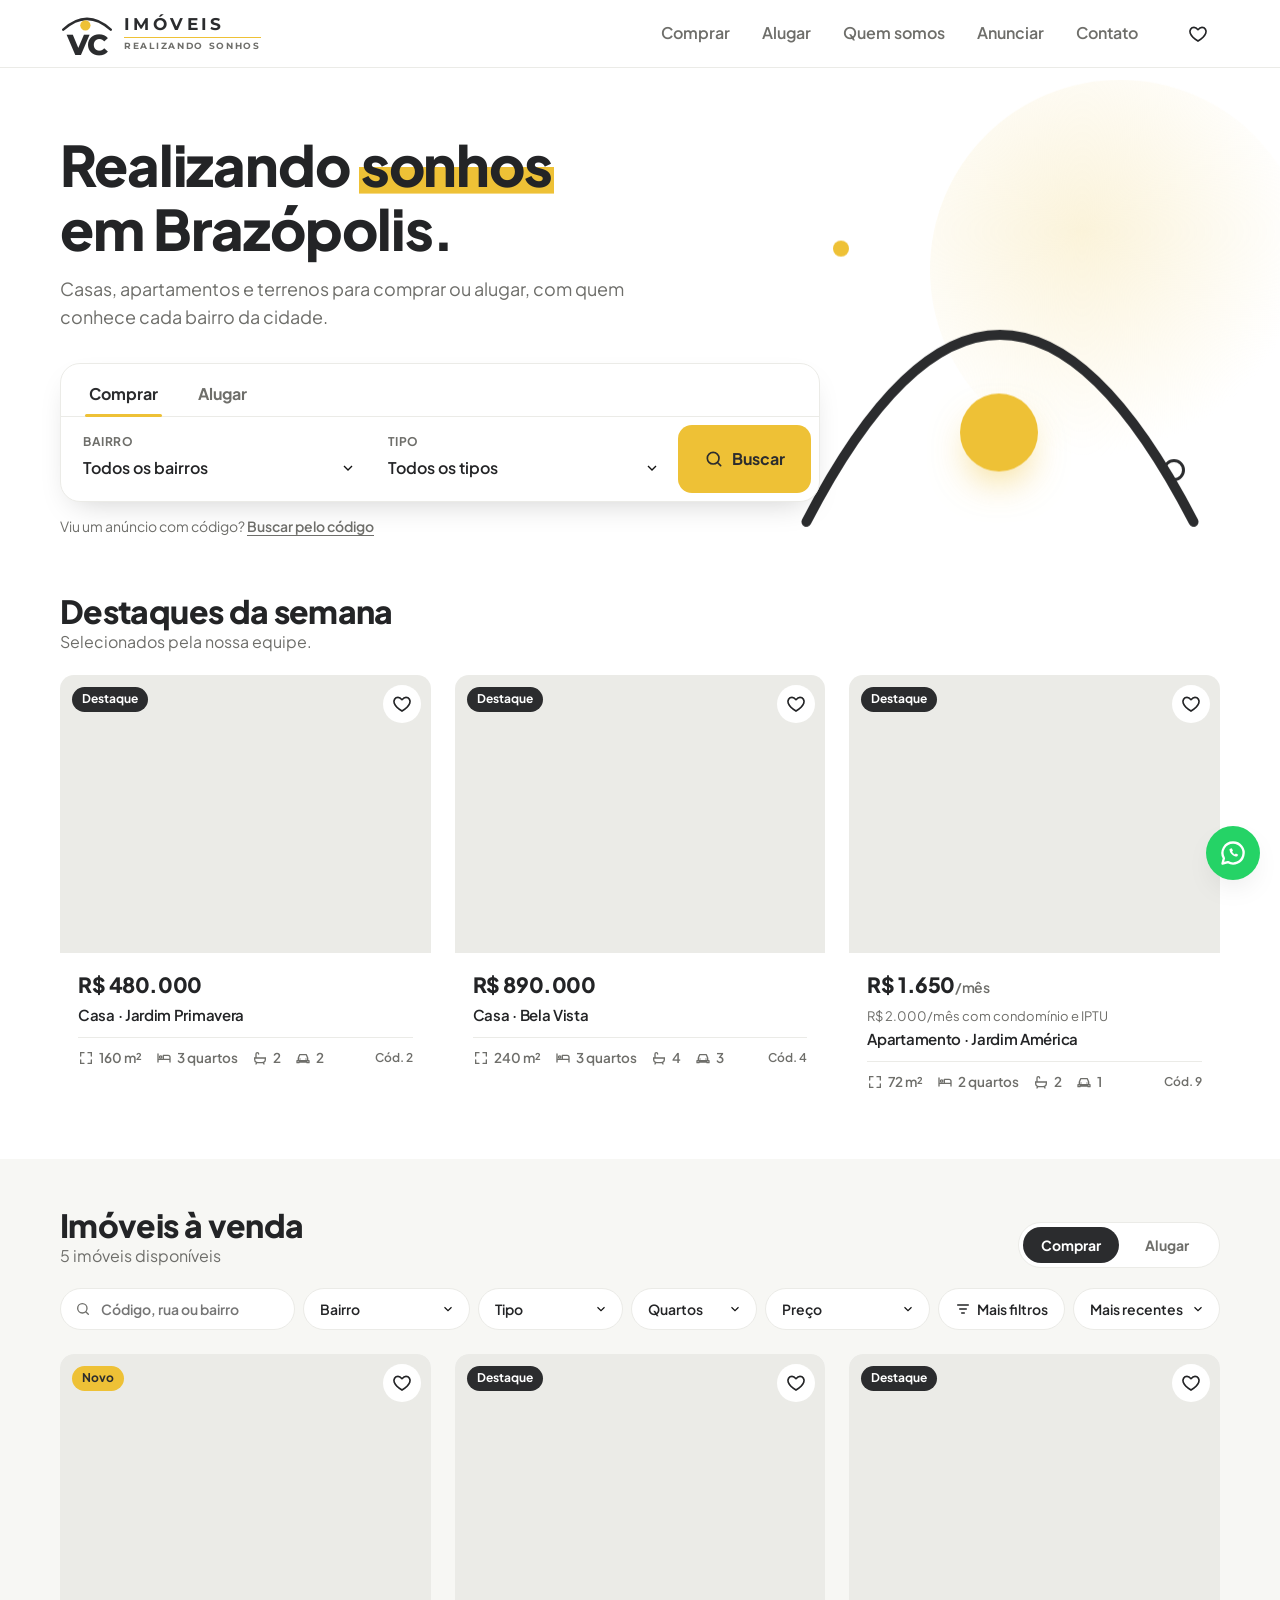
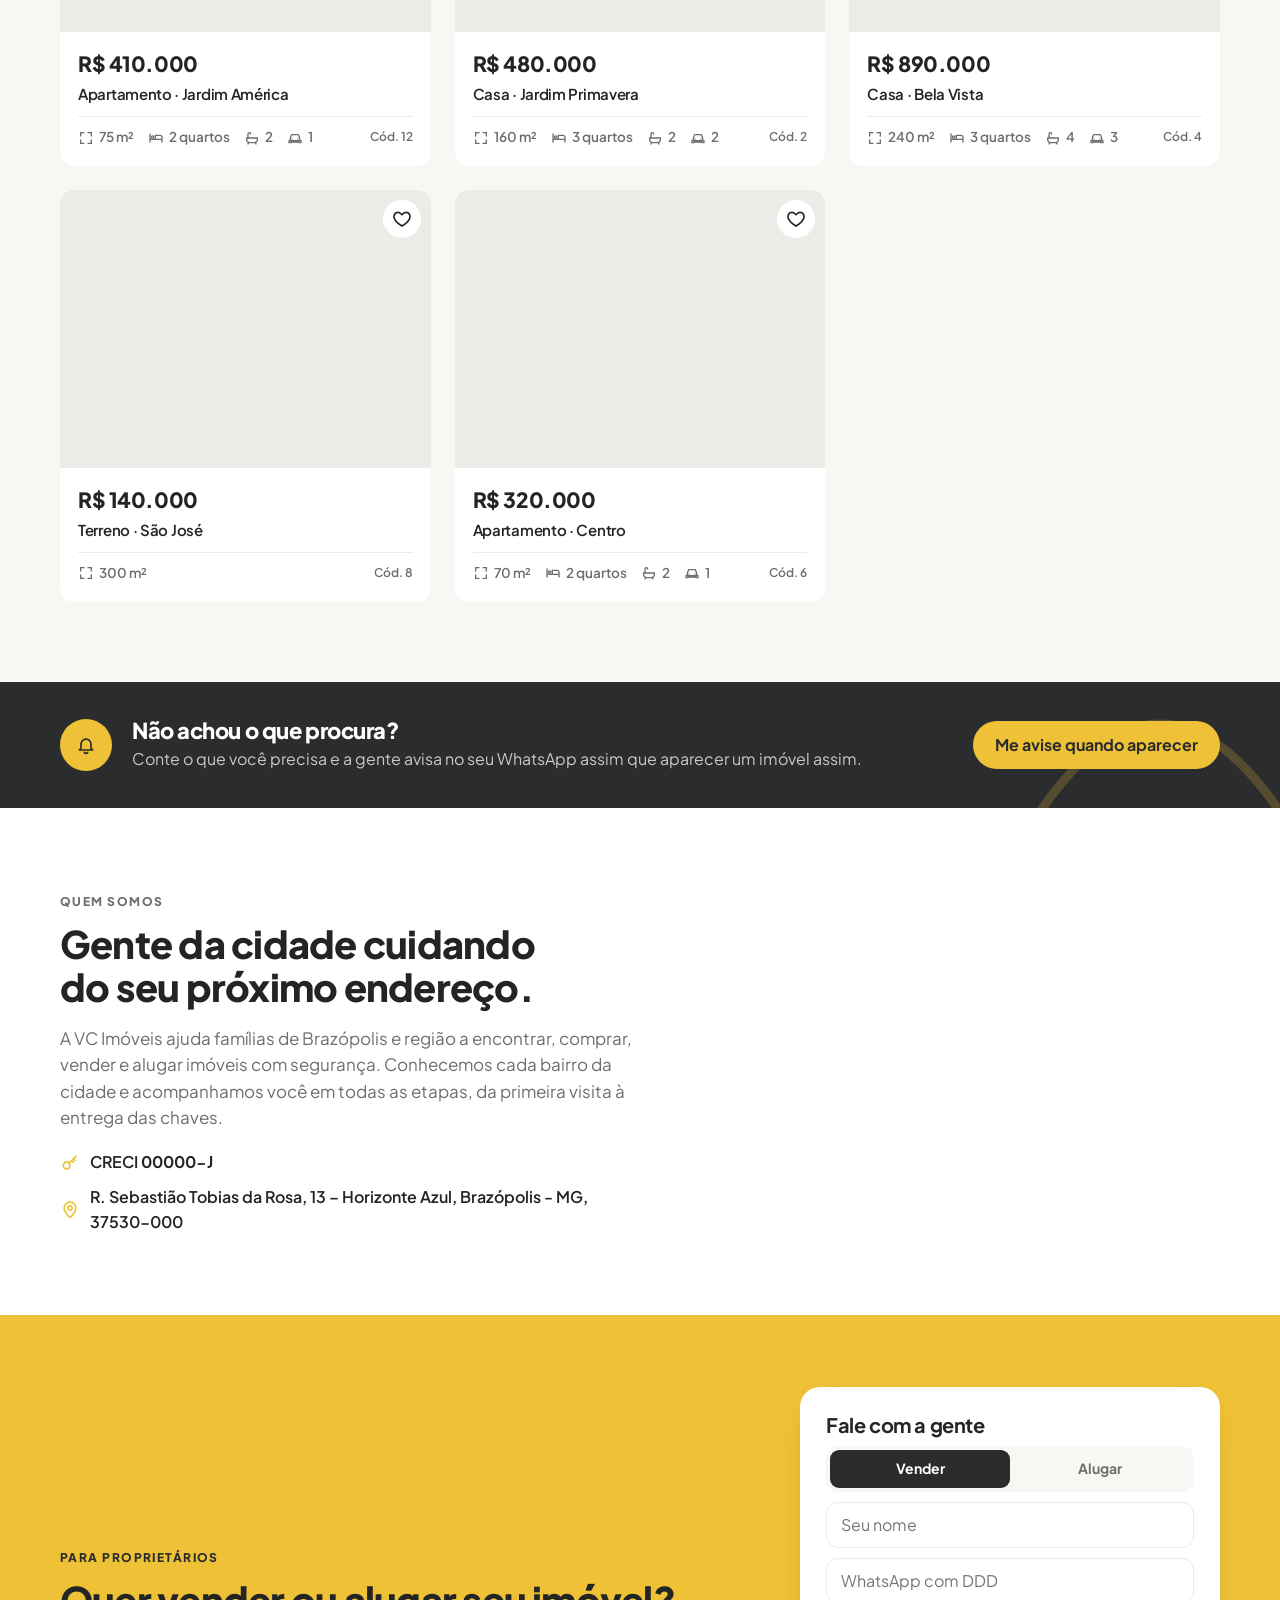
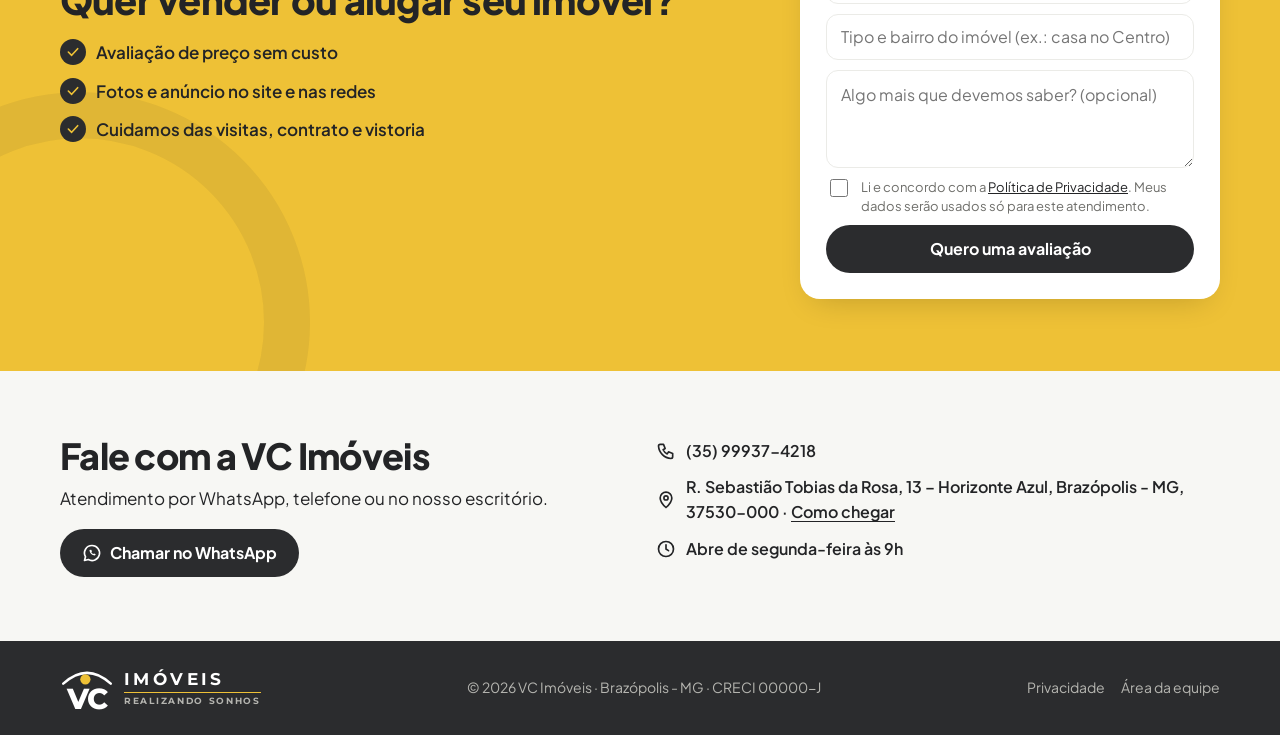
==== commit a9e2bf13: "Site com movimento: parallax no topo e nas faixas, elementos que surgem ao rolar - js/motion.js (~3 " ====
--- a/index.html
+++ b/index.html
@@ -16,13 +16,14 @@
   <meta name="twitter:card" content="summary_large_image" />
   <link rel="preload" href="/fonts/plus-jakarta-sans-latin.woff2" as="font" type="font/woff2" crossorigin />
   <link rel="preload" href="/fonts/montserrat-logo.woff2" as="font" type="font/woff2" crossorigin />
-  <link rel="stylesheet" href="/css/styles.css?v=20261004b" />
-  <script defer src="/js/config.js?v=20261004b"></script>
-  <script defer src="/js/data.js?v=20261004b"></script>
-  <script defer src="/js/utils.js?v=20261004b"></script>
-  <script defer src="/js/store.js?v=20261004b"></script>
-  <script defer src="/js/site.js?v=20261004b"></script>
-  <script defer src="/js/app.js?v=20261004b"></script>
+  <link rel="stylesheet" href="/css/styles.css?v=20261005a" />
+  <script defer src="/js/config.js?v=20261005a"></script>
+  <script defer src="/js/data.js?v=20261005a"></script>
+  <script defer src="/js/utils.js?v=20261005a"></script>
+  <script defer src="/js/store.js?v=20261005a"></script>
+  <script defer src="/js/site.js?v=20261005a"></script>
+  <script defer src="/js/app.js?v=20261005a"></script>
+  <script defer src="/js/motion.js?v=20261005a"></script>
   <script type="application/ld+json">
   {
     "@context": "https://schema.org",
@@ -112,12 +113,15 @@
   <main id="conteudo">
     <section class="hero" aria-label="Busca de imóveis">
       <div class="container hero__inner">
-        <svg class="hero__art" viewBox="0 0 400 300" aria-hidden="true">
-          <path d="M24 280 Q200 -60 376 280" fill="none" stroke="currentColor" stroke-width="9" stroke-linecap="round"/>
-          <circle cx="186" cy="172" r="38" style="fill: var(--gold)"/>
-        </svg>
+        <div class="hero__scene" aria-hidden="true">
+          <span class="hero__blob" data-parallax="-0.10"></span>
+          <svg class="hero__arc" data-parallax="0.12" viewBox="0 0 400 300"><path d="M24 280 Q200 -60 376 280" fill="none" stroke="currentColor" stroke-width="9" stroke-linecap="round"/></svg>
+          <span class="hero__sun" data-parallax="0.32"></span>
+          <span class="hero__dot hero__dot--a" data-parallax="0.5"></span>
+          <span class="hero__dot hero__dot--b" data-parallax="0.22"></span>
+        </div>
         <h1>Realizando <mark>sonhos</mark> em Brazópolis.</h1>
-        <p>Casas, apartamentos e terrenos para comprar ou alugar, com quem conhece cada bairro da cidade.</p>
+        <p class="hero__lead">Casas, apartamentos e terrenos para comprar ou alugar, com quem conhece cada bairro da cidade.</p>
 
         <form class="search" id="heroSearch" role="search">
           <div class="search__tabs" role="tablist" aria-label="Tipo de negócio">
@@ -144,7 +148,7 @@
 
     <section class="featured" id="destaques" aria-labelledby="destaquesTitle" hidden>
       <div class="container">
-        <div class="section-head">
+        <div class="section-head" data-reveal>
           <h2 id="destaquesTitle">Destaques da semana</h2>
           <p class="muted">Selecionados pela nossa equipe.</p>
         </div>
@@ -154,7 +158,7 @@
 
     <section class="listings" id="imoveis" aria-labelledby="resultsTitle">
       <div class="container">
-        <div class="results__head">
+        <div class="results__head" data-reveal>
           <div>
             <h2 id="resultsTitle">Imóveis à venda</h2>
             <p class="muted" id="resultsCount" aria-live="polite"></p>
@@ -220,7 +224,8 @@
     </section>
 
     <section class="alert-band" aria-labelledby="alertBandTitle">
-      <div class="container alert-band__inner">
+      <svg class="band-arc" data-parallax="0.18" viewBox="0 0 400 300" aria-hidden="true"><path d="M24 280 Q200 -60 376 280" fill="none" stroke="currentColor" stroke-width="10" stroke-linecap="round"/></svg>
+      <div class="container alert-band__inner" data-reveal>
         <span class="alert-band__icon"><svg><use href="#i-bell"/></svg></span>
         <div>
           <h2 id="alertBandTitle">Não achou o que procura?</h2>
@@ -233,7 +238,7 @@
     <section class="about" id="sobre" aria-labelledby="aboutTitle">
       <div class="container">
         <div class="about__grid">
-          <div>
+          <div data-reveal>
             <span class="eyebrow">Quem somos</span>
             <h2 id="aboutTitle">Gente da cidade cuidando do seu próximo endereço.</h2>
             <p class="about__text" id="aboutText"></p>
@@ -242,10 +247,10 @@
               <li data-s-wrap><svg><use href="#i-pin"/></svg><span data-s="address"></span></li>
             </ul>
           </div>
-          <div class="team" id="team" hidden></div>
-        </div>
-
-        <div class="reviews" id="reviews" hidden>
+          <div class="team" id="team" data-reveal hidden></div>
+        </div>
+
+        <div class="reviews" id="reviews" data-reveal hidden>
           <div class="reviews__head">
             <h3>O que dizem nossos clientes</h3>
             <a class="link-btn" id="googleReviews" target="_blank" rel="noopener" hidden>Ver avaliações no Google</a>
@@ -256,8 +261,9 @@
     </section>
 
     <section class="owner" id="anunciar" aria-labelledby="ownerTitle">
+      <span class="owner__ring" data-parallax="-0.16" aria-hidden="true"></span>
       <div class="container owner__inner">
-        <div>
+        <div data-reveal>
           <span class="eyebrow eyebrow--dark">Para proprietários</span>
           <h2 id="ownerTitle">Quer vender ou alugar seu imóvel?</h2>
           <ul class="ticks">
@@ -266,7 +272,7 @@
             <li><svg><use href="#i-check"/></svg> Cuidamos das visitas, contrato e vistoria</li>
           </ul>
         </div>
-        <form class="owner__form" id="ownerForm" novalidate>
+        <form class="owner__form" id="ownerForm" data-reveal novalidate>
           <h3>Fale com a gente</h3>
           <div class="seg seg--light" role="radiogroup" aria-label="O que deseja">
             <label><input type="radio" name="ownerMode" value="vender" checked /><span>Vender</span></label>
@@ -284,12 +290,12 @@
 
     <section class="contact" id="contato" aria-labelledby="contactTitle">
       <div class="container contact__grid">
-        <div>
+        <div data-reveal>
           <h2 id="contactTitle">Fale com a VC Imóveis</h2>
           <p>Atendimento por WhatsApp, telefone ou no nosso escritório.</p>
           <a class="btn btn--dark" data-s-whats="Olá! Vim pelo site da VC Imóveis." target="_blank" rel="noopener"><svg><use href="#i-whats"/></svg> Chamar no WhatsApp</a>
         </div>
-        <address class="contact__address">
+        <address class="contact__address" data-reveal>
         <ul class="contact__list">
           <li data-s-wrap><svg><use href="#i-phone"/></svg><a data-s-phone><span data-s="phone"></span></a></li>
           <li data-s-wrap><svg><use href="#i-pin"/></svg><span><span data-s="address"></span> · <a data-s-maps target="_blank" rel="noopener" class="contact__map">Como chegar</a></span></li>
--- a/css/styles.css
+++ b/css/styles.css
@@ -123,9 +123,8 @@
 
 .hero { padding: 64px 0 48px; background: var(--white); overflow: hidden; }
 .hero__inner { position: relative; }
-.hero__art { position: absolute; right: 0; top: 50%; transform: translateY(-50%); width: min(400px, 34%); height: auto; color: var(--black); pointer-events: none; }
 .hero h1 { font-size: clamp(34px, 5vw, 56px); font-weight: 800; max-width: 14ch; }
-.hero h1 mark { background: linear-gradient(transparent 62%, var(--yellow) 62%); color: inherit; padding: 0 2px; }
+.hero h1 mark { background: linear-gradient(var(--yellow), var(--yellow)) no-repeat 0 88% / 100% 38%; color: inherit; padding: 0 2px; }
 .hero p { margin-top: 14px; font-size: 18px; color: var(--muted); max-width: 46ch; }
 .search { margin-top: 32px; max-width: 760px; border: 1.5px solid var(--line); border-radius: var(--radius-lg); background: var(--white); box-shadow: var(--shadow); }
 .search__tabs { display: flex; gap: 4px; padding: 8px 10px 0; border-bottom: 1px solid var(--line); }
@@ -372,10 +371,51 @@
 @keyframes slideIn { from { transform: translateX(100%); } }
 @keyframes shimmer { to { background-position: -200% 0; } }
 
+/* ===== Movimento (parallax e elementos que surgem) ===== */
+.header { transition: box-shadow .3s, background-color .3s; }
+.header.is-scrolled { background: rgba(255, 255, 255, .86); backdrop-filter: saturate(160%) blur(12px); box-shadow: 0 10px 30px -18px rgba(0, 0, 0, .35); }
+
+.hero { position: relative; }
+.hero__inner { isolation: isolate; }
+.hero__scene { position: absolute; top: -40px; right: 0; bottom: -40px; width: min(440px, 38%); z-index: -1; pointer-events: none; }
+.hero__scene > * { position: absolute; transform: translate3d(0, var(--py, 0px), 0); will-change: transform; }
+.hero__blob { width: 380px; height: 380px; right: -90px; top: 0; border-radius: 50%; background: radial-gradient(circle at 40% 40%, var(--yellow-100), rgba(251, 243, 218, 0) 70%); }
+.hero__arc { width: 100%; height: auto; top: 22%; left: 0; color: var(--black); }
+.hero__sun { width: 78px; height: 78px; left: 41%; top: 54%; border-radius: 50%; background: var(--gold); box-shadow: 0 18px 40px -12px rgba(238, 193, 54, .7); }
+.hero__dot { border-radius: 50%; }
+.hero__dot--a { width: 16px; height: 16px; left: 12%; top: 18%; background: var(--gold); }
+.hero__dot--b { width: 22px; height: 22px; right: 8%; top: 70%; border: 3px solid var(--black); }
+
+.alert-band { position: relative; overflow: hidden; }
+.alert-band__inner { position: relative; z-index: 1; }
+.band-arc { position: absolute; right: -60px; top: -40px; width: 360px; height: auto; color: var(--gold); opacity: .22; pointer-events: none; transform: translate3d(0, var(--py, 0px), 0); }
+.owner { position: relative; overflow: hidden; }
+.owner__inner { position: relative; z-index: 1; }
+.owner__ring { position: absolute; left: -150px; bottom: -220px; width: 460px; height: 460px; border-radius: 50%; border: 46px solid rgba(43, 44, 46, .07); pointer-events: none; transform: translate3d(0, var(--py, 0px), 0); }
+
+/* Surgir ao rolar: só quando o script está ativo (sem script, tudo aparece normalmente). */
+.motion [data-reveal]:not(.is-in) { opacity: 0; }
+.motion [data-reveal].is-in { animation: rise .6s var(--ease) var(--reveal-delay, 0ms) backwards; }
+@keyframes rise { from { opacity: 0; transform: translate3d(0, 24px, 0); } }
+
+/* Entrada do topo e grifo dourado em "sonhos" */
+@media (prefers-reduced-motion: no-preference) {
+  .hero h1, .hero__lead, .hero .search, .hero .hero__code { animation: rise .7s var(--ease) backwards; }
+  .hero__lead { animation-delay: .08s; }
+  .hero .search { animation-delay: .16s; }
+  .hero .hero__code { animation-delay: .24s; }
+  .hero h1 mark { background-size: 0% 38%; animation: underline .9s var(--ease) .45s forwards; }
+  @keyframes underline { to { background-size: 100% 38%; } }
+  .hero__sun { animation: sun-in 1s var(--ease) .2s backwards; }
+  @keyframes sun-in { from { opacity: 0; scale: .4; } }
+}
+
 /* ===== Telas menores ===== */
 
 @media (max-width: 1040px) {
-  .hero__art { display: none; }
+  .hero__arc, .hero__sun, .hero__dot { display: none; }
+  .hero__scene { width: 100%; }
+  .hero__blob { right: -160px; top: -60px; opacity: .8; }
 }
 
 @media (max-width: 900px) {
@@ -392,7 +432,6 @@
   .nav.is-open { display: flex; }
   .nav a { padding: 12px; font-size: 17px; }
   .hero { padding: 40px 0 32px; }
-  .hero__art { display: none; }
   .search__fields { grid-template-columns: 1fr 1fr; }
   .search__submit { grid-column: 1 / -1; min-height: 50px; }
   .filterbar { flex-wrap: nowrap; overflow-x: auto; margin-inline: -16px; padding: 2px 16px 6px; scrollbar-width: none; }
